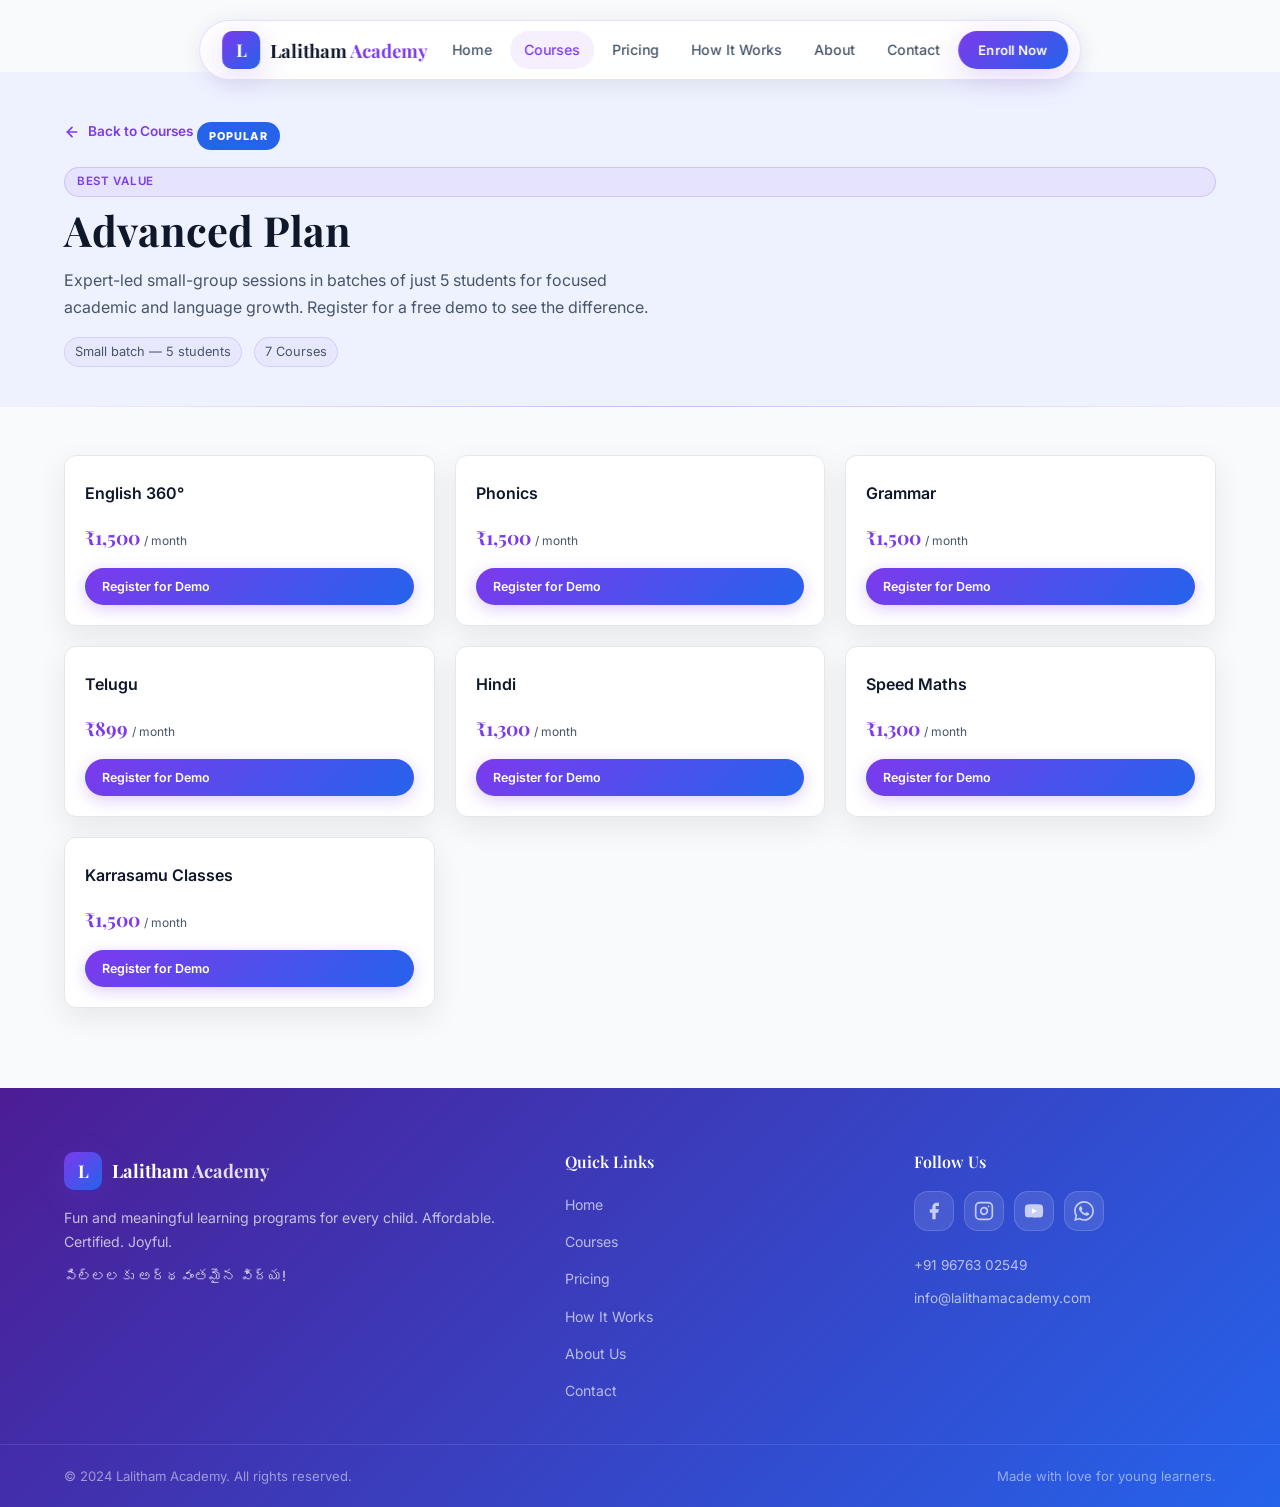
==== advanced-plan.html @ caf4533f "courses" ====
<!DOCTYPE html>
<html lang="en">
<head>
  <meta charset="UTF-8" />
  <meta name="viewport" content="width=device-width, initial-scale=1.0" />
  <title>Advanced Plan – Lalitham Academy</title>
  <meta name="description" content="Explore all Advanced Plan courses at Lalitham Academy. Expert-led small batches of 5 students covering English, Hindi, Telugu, Speed Maths and more." />

  <!-- Google Fonts -->
  <link rel="preconnect" href="https://fonts.googleapis.com" />
  <link rel="preconnect" href="https://fonts.gstatic.com" crossorigin />
  <link href="https://fonts.googleapis.com/css2?family=Playfair+Display:ital,wght@0,600;0,700;0,800;1,600&family=Inter:wght@400;500;600;700&display=swap" rel="stylesheet" />

  <!-- Styles -->
  <link rel="stylesheet" href="css/styles.css" />
</head>
<body>

  <!-- NAVBAR -->
  <header class="navbar" id="navbar">
    <div class="container navbar__inner">
      <a href="index.html" class="navbar__logo">
        <div class="logo-mark">L</div>
        <span class="logo-text">Lalitham <span class="logo-accent">Academy</span></span>
      </a>

      <nav class="navbar__links" id="navLinks">
        <a href="index.html#home"         class="nav-link">Home</a>
        <a href="index.html#courses"      class="nav-link active">Courses</a>
        <a href="index.html#pricing"      class="nav-link">Pricing</a>
        <a href="index.html#how-it-works" class="nav-link">How It Works</a>
        <a href="index.html#about"        class="nav-link">About</a>
        <a href="index.html#contact"      class="nav-link">Contact</a>
        <a href="https://wa.me/919676302549" target="_blank" class="btn btn--sm btn--primary">Enroll Now</a>
      </nav>

      <button class="hamburger" id="hamburger" aria-label="Toggle menu" aria-expanded="false">
        <span></span><span></span><span></span>
      </button>
    </div>
  </header>

  <main class="plan-page">

    <!-- HERO -->
    <div class="plan-page__hero">
      <div class="container">
        <a href="index.html#courses" class="plan-page__back">
          <svg width="16" height="16" viewBox="0 0 24 24" fill="none" stroke="currentColor" stroke-width="2.5" stroke-linecap="round" stroke-linejoin="round" aria-hidden="true"><line x1="19" y1="12" x2="5" y2="12"/><polyline points="12 19 5 12 12 5"/></svg>
          Back to Courses
        </a>

        <div class="popular-badge" style="position:static;display:inline-block;margin-bottom:12px;">POPULAR</div>
        <span class="course-tag" style="display:block;margin-bottom:8px;">Best Value</span>
        <h1 class="plan-page__title">Advanced Plan</h1>
        <p class="plan-page__desc">Expert-led small-group sessions in batches of just 5 students for focused academic and language growth. Register for a free demo to see the difference.</p>

        <div class="plan-page__meta">
          <span class="course-card__batch">Small batch — 5 students</span>
          <span class="course-card__batch">7 Courses</span>
        </div>
      </div>
    </div>

    <!-- COURSES GRID -->
    <section class="plan-page__courses">
      <div class="container">
        <div class="plan-page__grid">

          <div class="course-detail-card">
            <span class="course-detail-card__name">English 360°</span>
            <span class="course-detail-card__price">₹1,500 <small>/ month</small></span>
            <a href="https://docs.google.com/forms/d/e/1FAIpQLScz7Pd_kMbqs5bxfNYQVtpIICanEPwtyRazUgUarWypaCBxBw/viewform" target="_blank" rel="noopener noreferrer" class="btn-course btn-course--featured ripple">Register for Demo</a>
          </div>

          <div class="course-detail-card">
            <span class="course-detail-card__name">Phonics</span>
            <span class="course-detail-card__price">₹1,500 <small>/ month</small></span>
            <a href="https://docs.google.com/forms/d/e/1FAIpQLScz7Pd_kMbqs5bxfNYQVtpIICanEPwtyRazUgUarWypaCBxBw/viewform" target="_blank" rel="noopener noreferrer" class="btn-course btn-course--featured ripple">Register for Demo</a>
          </div>

          <div class="course-detail-card">
            <span class="course-detail-card__name">Grammar</span>
            <span class="course-detail-card__price">₹1,500 <small>/ month</small></span>
            <a href="https://docs.google.com/forms/d/e/1FAIpQLScz7Pd_kMbqs5bxfNYQVtpIICanEPwtyRazUgUarWypaCBxBw/viewform" target="_blank" rel="noopener noreferrer" class="btn-course btn-course--featured ripple">Register for Demo</a>
          </div>

          <div class="course-detail-card">
            <span class="course-detail-card__name">Telugu</span>
            <span class="course-detail-card__price">₹899 <small>/ month</small></span>
            <a href="https://docs.google.com/forms/d/e/1FAIpQLScz7Pd_kMbqs5bxfNYQVtpIICanEPwtyRazUgUarWypaCBxBw/viewform" target="_blank" rel="noopener noreferrer" class="btn-course btn-course--featured ripple">Register for Demo</a>
          </div>

          <div class="course-detail-card">
            <span class="course-detail-card__name">Hindi</span>
            <span class="course-detail-card__price">₹1,300 <small>/ month</small></span>
            <a href="https://docs.google.com/forms/d/e/1FAIpQLScz7Pd_kMbqs5bxfNYQVtpIICanEPwtyRazUgUarWypaCBxBw/viewform" target="_blank" rel="noopener noreferrer" class="btn-course btn-course--featured ripple">Register for Demo</a>
          </div>

          <div class="course-detail-card">
            <span class="course-detail-card__name">Speed Maths</span>
            <span class="course-detail-card__price">₹1,300 <small>/ month</small></span>
            <a href="https://docs.google.com/forms/d/e/1FAIpQLScz7Pd_kMbqs5bxfNYQVtpIICanEPwtyRazUgUarWypaCBxBw/viewform" target="_blank" rel="noopener noreferrer" class="btn-course btn-course--featured ripple">Register for Demo</a>
          </div>

          <div class="course-detail-card">
            <span class="course-detail-card__name">Karrasamu Classes</span>
            <span class="course-detail-card__price">₹1,500 <small>/ month</small></span>
            <a href="https://docs.google.com/forms/d/e/1FAIpQLScz7Pd_kMbqs5bxfNYQVtpIICanEPwtyRazUgUarWypaCBxBw/viewform" target="_blank" rel="noopener noreferrer" class="btn-course btn-course--featured ripple">Register for Demo</a>
          </div>

        </div>
      </div>
    </section>

  </main>

  <!-- FOOTER -->
  <footer class="footer">
    <div class="container footer__inner">

      <div class="footer__col footer__col--brand">
        <a href="index.html" class="navbar__logo footer__logo">
          <div class="logo-mark">L</div>
          <span class="logo-text">Lalitham <span class="logo-accent">Academy</span></span>
        </a>
        <p class="footer__tagline">Fun and meaningful learning programs for every child. Affordable. Certified. Joyful.</p>
        <p class="footer__telugu">పిల్లలకు అర్థవంతమైన విద్య!</p>
      </div>

      <div class="footer__col">
        <h4>Quick Links</h4>
        <ul class="footer__links">
          <li><a href="index.html#home">Home</a></li>
          <li><a href="index.html#courses">Courses</a></li>
          <li><a href="index.html#pricing">Pricing</a></li>
          <li><a href="index.html#how-it-works">How It Works</a></li>
          <li><a href="index.html#about">About Us</a></li>
          <li><a href="index.html#contact">Contact</a></li>
        </ul>
      </div>

      <div class="footer__col">
        <h4>Follow Us</h4>
        <div class="footer__socials">
          <a href="#" class="social-icon social-icon--facebook" aria-label="Facebook">
            <svg width="20" height="20" viewBox="0 0 24 24" fill="currentColor"><path d="M18 2h-3a5 5 0 0 0-5 5v3H7v4h3v8h4v-8h3l1-4h-4V7a1 1 0 0 1 1-1h3z"/></svg>
          </a>
          <a href="#" class="social-icon social-icon--instagram" aria-label="Instagram">
            <svg width="20" height="20" viewBox="0 0 24 24" fill="none" stroke="currentColor" stroke-width="2" stroke-linecap="round" stroke-linejoin="round"><rect x="2" y="2" width="20" height="20" rx="5" ry="5"/><path d="M16 11.37A4 4 0 1 1 12.63 8 4 4 0 0 1 16 11.37z"/><line x1="17.5" y1="6.5" x2="17.51" y2="6.5"/></svg>
          </a>
          <a href="#" class="social-icon social-icon--youtube" aria-label="YouTube">
            <svg width="20" height="20" viewBox="0 0 24 24" fill="currentColor"><path d="M22.54 6.42a2.78 2.78 0 0 0-1.95-1.96C18.88 4 12 4 12 4s-6.88 0-8.59.46a2.78 2.78 0 0 0-1.95 1.96A29 29 0 0 0 1 12a29 29 0 0 0 .46 5.58A2.78 2.78 0 0 0 3.41 19.6C5.12 20 12 20 12 20s6.88 0 8.59-.46a2.78 2.78 0 0 0 1.95-1.95A29 29 0 0 0 23 12a29 29 0 0 0-.46-5.58z"/><polygon points="9.75 15.02 15.5 12 9.75 8.98 9.75 15.02" fill="white"/></svg>
          </a>
          <a href="https://wa.me/919676302549" target="_blank" class="social-icon social-icon--whatsapp" aria-label="WhatsApp">
            <svg width="20" height="20" viewBox="0 0 24 24" fill="currentColor"><path d="M17.472 14.382c-.297-.149-1.758-.867-2.03-.967-.273-.099-.471-.148-.67.15-.197.297-.767.966-.94 1.164-.173.199-.347.223-.644.075-.297-.15-1.255-.463-2.39-1.475-.883-.788-1.48-1.761-1.653-2.059-.173-.297-.018-.458.13-.606.134-.133.298-.347.446-.52.149-.174.198-.298.298-.497.099-.198.05-.371-.025-.52-.075-.149-.669-1.612-.916-2.207-.242-.579-.487-.5-.669-.51-.173-.008-.371-.01-.57-.01-.198 0-.52.074-.792.372-.272.297-1.04 1.016-1.04 2.479 0 1.462 1.065 2.875 1.213 3.074.149.198 2.096 3.2 5.077 4.487.709.306 1.262.489 1.694.625.712.227 1.36.195 1.871.118.571-.085 1.758-.719 2.006-1.413.248-.694.248-1.289.173-1.413-.074-.124-.272-.198-.57-.347m-5.421 7.403h-.004a9.87 9.87 0 01-5.031-1.378l-.361-.214-3.741.982.998-3.648-.235-.374a9.86 9.86 0 01-1.51-5.26c.001-5.45 4.436-9.884 9.888-9.884 2.64 0 5.122 1.03 6.988 2.898a9.825 9.825 0 012.893 6.994c-.003 5.45-4.437 9.884-9.885 9.884m8.413-18.297A11.815 11.815 0 0012.05 0C5.495 0 .16 5.335.157 11.892c0 2.096.547 4.142 1.588 5.945L.057 24l6.305-1.654a11.882 11.882 0 005.683 1.448h.005c6.554 0 11.89-5.335 11.893-11.893a11.821 11.821 0 00-3.48-8.413z"/></svg>
          </a>
        </div>
        <div class="footer__contact">
          <p><a href="tel:+919676302549">+91 96763 02549</a></p>
          <p><a href="mailto:info@lalithamacademy.com">info@lalithamacademy.com</a></p>
        </div>
      </div>

    </div>

    <div class="footer__bottom">
      <div class="container">
        <p>&copy; 2024 Lalitham Academy. All rights reserved.</p>
        <p>Made with love for young learners.</p>
      </div>
    </div>
  </footer>

  <button class="back-to-top" id="backToTop" aria-label="Back to top">
    <svg width="20" height="20" viewBox="0 0 24 24" fill="none" stroke="currentColor" stroke-width="2.5" stroke-linecap="round" stroke-linejoin="round"><polyline points="18 15 12 9 6 15"/></svg>
  </button>

  <script src="js/script.js"></script>
</body>
</html>
---- css/styles.css ----
/* ═══════════════════════════════════════════════════════════════
   LALITHAM ACADEMY — Modern EdTech Design System
   Theme: Blue-Violet-White
   ═══════════════════════════════════════════════════════════════ */

/* ─── CSS CUSTOM PROPERTIES ─────────────────────────────────── */
:root {
  /* Colors */
  --clr-primary:       #7C3AED;
  --clr-primary-light: #A78BFA;
  --clr-primary-dark:  #6D28D9;
  --clr-accent:        #3B82F6;
  --clr-accent-dark:   #2563EB;
  --clr-whatsapp:      #22C55E;
  --clr-whatsapp-dark: #16A34A;

  --clr-bg:            #F8FAFC;
  --clr-bg-alt:        #EEF2FF;
  --clr-surface:       #FFFFFF;
  --clr-card:          #FFFFFF;
  --clr-card-hover:    #F8FAFC;
  --clr-border:        #E5E7EB;
  --clr-border-subtle: #E5E7EB;

  --clr-text:          #0F172A;
  --clr-text-muted:    #475569;
  --clr-text-light:    #94A3B8;

  /* Gradients */
  --gradient-primary:  linear-gradient(135deg, #7C3AED 0%, #2563EB 100%);
  --gradient-hero:     linear-gradient(135deg, #F5F3FF 0%, #EFF6FF 100%);
  --gradient-gold:     linear-gradient(135deg, #7C3AED 0%, #2563EB 100%);
  --gradient-card:     linear-gradient(135deg, rgba(124,58,237,0.05) 0%, rgba(37,99,235,0.03) 100%);
  --gradient-section:  linear-gradient(180deg, #F8FAFC 0%, #EEF2FF 100%);

  /* Shadows */
  --shadow-sm:   0 1px 4px rgba(0,0,0,0.06);
  --shadow-md:   0 4px 20px rgba(0,0,0,0.08);
  --shadow-lg:   0 10px 30px rgba(0,0,0,0.08);
  --shadow-xl:   0 20px 60px rgba(0,0,0,0.1);
  --shadow-gold: 0 8px 32px rgba(124,58,237,0.2);
  --shadow-gold-lg: 0 16px 48px rgba(124,58,237,0.25);
  --shadow-card: 0 10px 30px rgba(0,0,0,0.08);

  /* Spacing */
  --space-xs:  8px;
  --space-sm:  16px;
  --space-md:  24px;
  --space-lg:  40px;
  --space-xl:  64px;
  --space-2xl: 96px;
  --space-3xl: 128px;

  /* Border Radius */
  --radius-sm:   8px;
  --radius-md:   14px;
  --radius-lg:   20px;
  --radius-xl:   28px;
  --radius-full: 9999px;

  /* Typography */
  --font-display: 'Playfair Display', Georgia, serif;
  --font-body:    'Inter', system-ui, sans-serif;

  /* Transitions */
  --transition: 0.3s cubic-bezier(0.4, 0, 0.2, 1);
  --transition-slow: 0.5s cubic-bezier(0.4, 0, 0.2, 1);

  /* Navbar */
  --navbar-h: 72px;
}

/* ─── RESET & BASE ───────────────────────────────────────────── */
*, *::before, *::after { box-sizing: border-box; margin: 0; padding: 0; }

html { scroll-behavior: smooth; font-size: 16px; }

body {
  font-family: var(--font-body);
  background-color: var(--clr-bg);
  color: var(--clr-text);
  line-height: 1.7;
  overflow-x: hidden;
  -webkit-font-smoothing: antialiased;
}

/* Noise texture overlay */
body::before {
  content: '';
  position: fixed;
  inset: 0;
  background-image: url("data:image/svg+xml,%3Csvg viewBox='0 0 256 256' xmlns='http://www.w3.org/2000/svg'%3E%3Cfilter id='noise'%3E%3CfeTurbulence type='fractalNoise' baseFrequency='0.9' numOctaves='4' stitchTiles='stitch'/%3E%3C/filter%3E%3Crect width='100%25' height='100%25' filter='url(%23noise)' opacity='0.03'/%3E%3C/svg%3E");
  pointer-events: none;
  z-index: 0;
  opacity: 0;
}

img { max-width: 100%; display: block; }
a { text-decoration: none; color: inherit; }
ul { list-style: none; }
button { cursor: pointer; font-family: inherit; border: none; background: none; }

/* ─── SCROLLBAR ──────────────────────────────────────────────── */
::-webkit-scrollbar { width: 6px; }
::-webkit-scrollbar-track { background: var(--clr-bg); }
::-webkit-scrollbar-thumb { background: #7C3AED; border-radius: 3px; }
::-webkit-scrollbar-thumb:hover { background: #6D28D9; }

/* ─── CONTAINER ──────────────────────────────────────────────── */
.container {
  max-width: 1200px;
  margin-inline: auto;
  padding-inline: 24px;
}

/* ─── TYPOGRAPHY ─────────────────────────────────────────────── */
h1, h2, h3, h4 {
  font-family: var(--font-display);
  line-height: 1.2;
  font-weight: 700;
}

h1 { font-size: clamp(2.2rem, 5vw, 3.6rem); }
h2 { font-size: clamp(1.8rem, 3.5vw, 2.8rem); }
h3 { font-size: clamp(1.2rem, 2vw, 1.5rem); }

.gradient-text {
  background: var(--gradient-gold);
  -webkit-background-clip: text;
  -webkit-text-fill-color: transparent;
  background-clip: text;
}

/* ─── BUTTONS ────────────────────────────────────────────────── */
.btn {
  display: inline-flex;
  align-items: center;
  gap: 8px;
  padding: 12px 28px;
  border-radius: var(--radius-full);
  font-family: var(--font-body);
  font-weight: 600;
  font-size: 0.9rem;
  letter-spacing: 0.02em;
  transition: var(--transition);
  position: relative;
  overflow: hidden;
  white-space: nowrap;
}

.btn--primary {
  background: var(--gradient-gold);
  color: #ffffff;
  box-shadow: var(--shadow-gold);
}
.btn--primary:hover {
  transform: translateY(-2px);
  box-shadow: var(--shadow-gold-lg);
  filter: brightness(1.1);
}

.btn--outline {
  background: transparent;
  color: var(--clr-primary);
  border: 1.5px solid var(--clr-primary);
}
.btn--outline:hover {
  background: #EDE9FE;
  transform: translateY(-2px);
  box-shadow: var(--shadow-gold);
}

.btn--whatsapp {
  background: linear-gradient(135deg, #22C55E, #16A34A);
  color: #fff;
  box-shadow: 0 8px 24px rgba(34,197,94,0.3);
}
.btn--whatsapp:hover {
  transform: translateY(-2px);
  box-shadow: 0 12px 32px rgba(34,197,94,0.4);
  filter: brightness(1.08);
}

.btn--sm  { padding: 8px 20px; font-size: 0.82rem; }
.btn--lg  { padding: 14px 36px; font-size: 0.95rem; }
.btn--full { width: 100%; justify-content: center; }

/* Ripple */
.ripple { position: relative; overflow: hidden; }
.ripple::after {
  content: '';
  position: absolute;
  inset: 0;
  background: rgba(255,255,255,0.08);
  opacity: 0;
  border-radius: inherit;
  transition: opacity 0.3s;
}
.ripple:active::after { opacity: 1; }

/* ─── SECTION COMMONS ────────────────────────────────────────── */
.section-header {
  text-align: center;
  max-width: 640px;
  margin-inline: auto;
  margin-bottom: var(--space-lg);
}

.section-badge {
  display: inline-block;
  padding: 6px 18px;
  background: rgba(124,58,237,0.08);
  border: 1px solid rgba(124,58,237,0.25);
  border-radius: var(--radius-full);
  color: var(--clr-primary);
  font-size: 0.78rem;
  font-weight: 600;
  letter-spacing: 0.08em;
  text-transform: uppercase;
  margin-bottom: 16px;
}

.section-title {
  font-family: var(--font-display);
  margin-bottom: 14px;
  color: var(--clr-text);
}

.section-subtitle {
  color: var(--clr-text-muted);
  font-size: 1.05rem;
}

/* ─── REVEAL ANIMATIONS ──────────────────────────────────────── */
.reveal {
  opacity: 0;
  transform: translateY(28px);
  transition: opacity 0.7s ease, transform 0.7s ease;
}
.reveal.visible {
  opacity: 1;
  transform: none;
}

/* ─── GLASS CARD MIXIN ───────────────────────────────────────── */
.glass {
  background: var(--clr-card);
  border: 1px solid var(--clr-border-subtle);
  backdrop-filter: blur(16px);
  -webkit-backdrop-filter: blur(16px);
}

/* ═══════════════════════════════════════════════════════════════
   NAVBAR
   ═══════════════════════════════════════════════════════════════ */
.navbar {
  position: fixed;
  top: 20px;
  left: 50%;
  transform: translateX(-50%);
  width: max-content;
  max-width: calc(100% - 32px);
  z-index: 1000;
  transition: background 0.3s ease, border-color 0.3s ease, box-shadow 0.3s ease;
  background: rgba(255,255,255,0.9);
  backdrop-filter: blur(10px) saturate(180%);
  -webkit-backdrop-filter: blur(10px) saturate(180%);
  border: 1px solid rgba(124,58,237,0.15);
  border-radius: 9999px;
  box-shadow: 0 4px 24px rgba(0,0,0,0.08), inset 0 1px 0 rgba(255,255,255,0.8);
}

.navbar.scrolled {
  background: rgba(255,255,255,0.97);
  border-color: rgba(124,58,237,0.25);
  box-shadow: 0 8px 32px rgba(0,0,0,0.1), 0 0 0 1px rgba(124,58,237,0.08);
}

.navbar__inner {
  height: auto;
  padding: 10px 12px 10px 22px;
  display: flex;
  align-items: center;
  justify-content: space-between;
  gap: 10px;
}

/* Logo */
.navbar__logo {
  display: flex;
  align-items: center;
  gap: 10px;
  flex-shrink: 0;
}

.logo-mark {
  width: 38px;
  height: 38px;
  background: var(--gradient-gold);
  border-radius: 10px;
  display: flex;
  align-items: center;
  justify-content: center;
  font-family: var(--font-display);
  font-weight: 700;
  font-size: 1.1rem;
  color: #ffffff;
  box-shadow: var(--shadow-gold);
  flex-shrink: 0;
}

.logo-text {
  font-family: var(--font-display);
  font-size: 1.15rem;
  font-weight: 700;
  color: var(--clr-text);
}

.logo-accent { color: var(--clr-primary); }

/* Desktop Nav */
.navbar__links {
  display: flex;
  align-items: center;
  gap: 4px;
}

.nav-link {
  padding: 7px 14px;
  border-radius: var(--radius-full);
  font-size: 0.88rem;
  font-weight: 500;
  color: var(--clr-text-muted);
  transition: var(--transition);
}
.nav-link:hover,
.nav-link.active {
  color: var(--clr-primary);
  background: rgba(124,58,237,0.08);
}

/* Hamburger */
.hamburger {
  display: none;
  flex-direction: column;
  gap: 5px;
  padding: 8px;
  border-radius: var(--radius-sm);
  transition: var(--transition);
}
.hamburger span {
  display: block;
  width: 22px;
  height: 2px;
  background: var(--clr-text-muted);
  border-radius: 2px;
  transition: var(--transition);
}
.hamburger:hover span { background: var(--clr-primary); }

/* Mobile nav */
@media (max-width: 900px) {
  .hamburger { display: flex; }
  .navbar__links {
    position: fixed;
    top: 80px;
    left: 16px; right: 16px;
    flex-direction: column;
    align-items: stretch;
    padding: 16px 18px 22px;
    gap: 4px;
    background: rgba(255,255,255,0.97);
    backdrop-filter: blur(10px) saturate(180%);
    -webkit-backdrop-filter: blur(10px) saturate(180%);
    border: 1px solid rgba(124,58,237,0.15);
    border-radius: 20px;
    box-shadow: 0 20px 40px rgba(0,0,0,0.12);
    transform: translateY(-16px);
    opacity: 0;
    pointer-events: none;
    transition: transform 0.35s ease, opacity 0.3s ease;
  }
  .navbar__links.open {
    transform: translateY(0);
    opacity: 1;
    pointer-events: all;
  }
  .nav-link { padding: 12px 16px; font-size: 0.95rem; }
  .btn--sm { width: 100%; justify-content: center; margin-top: 4px; }
}

/* ═══════════════════════════════════════════════════════════════
   HERO
   ═══════════════════════════════════════════════════════════════ */
.hero {
  position: relative;
  width: 100%;
  height: 100vh;
  overflow: hidden;
  background: var(--gradient-hero);
}

/* Subtle gold radial glow + bottom fade */
.hero::after {
  content: '';
  position: absolute;
  inset: 0;
  background:
    radial-gradient(ellipse 80% 70% at 50% 40%, rgba(124,58,237,0.08) 0%, transparent 70%),
    linear-gradient(to bottom, rgba(245,243,255,0) 55%, rgba(245,243,255,0.6) 100%);
  pointer-events: none;
  z-index: 1;
}

/* Centered brand mark */
.hero__brand {
  position: absolute;
  inset: 0;
  display: flex;
  flex-direction: column;
  align-items: center;
  justify-content: center;
  z-index: 2;
  gap: 16px;
}

.hero__brand-mark {
  width: 72px;
  height: 72px;
  background: var(--gradient-gold);
  border-radius: 18px;
  display: flex;
  align-items: center;
  justify-content: center;
  font-family: var(--font-display);
  font-weight: 800;
  font-size: 2rem;
  color: #ffffff;
  box-shadow: 0 0 48px rgba(124,58,237,0.4), 0 16px 40px rgba(0,0,0,0.15);
  backdrop-filter: blur(8px);
}

.hero__brand-name {
  font-family: var(--font-display);
  font-size: clamp(1.4rem, 3vw, 2rem);
  font-weight: 700;
  color: #0F172A;
  letter-spacing: 0.06em;
  text-shadow: 0 2px 24px rgba(0,0,0,0.6);
}

.hero__brand-name em {
  font-style: normal;
  color: var(--clr-primary);
}

.hero__brand-cta {
  display: flex;
  gap: 12px;
  margin-top: 8px;
  flex-wrap: wrap;
  justify-content: center;
}

/* Scroll hint */
.hero__scroll-hint {
  position: absolute;
  bottom: 32px;
  left: 50%;
  transform: translateX(-50%);
  z-index: 2;
  display: flex;
  flex-direction: column;
  align-items: center;
  gap: 6px;
  animation: scrollBounce 2.2s ease-in-out infinite;
}

@keyframes scrollBounce {
  0%, 100% { transform: translateX(-50%) translateY(0); opacity: 0.7; }
  50%       { transform: translateX(-50%) translateY(6px); opacity: 1; }
}

.hero__scroll-hint svg {
  width: 28px;
  height: 28px;
  color: rgba(124,58,237,0.7);
}

.hero__content {
  position: relative;
  z-index: 1;
  padding-block: var(--space-2xl);
  max-width: 800px;
}

.hero__badge {
  display: inline-flex;
  align-items: center;
  gap: 8px;
  padding: 8px 20px;
  background: rgba(124,58,237,0.08);
  border: 1px solid rgba(124,58,237,0.3);
  border-radius: var(--radius-full);
  color: var(--clr-primary);
  font-size: 0.82rem;
  font-weight: 600;
  letter-spacing: 0.06em;
  text-transform: uppercase;
  margin-bottom: 24px;
}
.hero__badge::before {
  content: '';
  width: 6px; height: 6px;
  background: var(--clr-primary);
  border-radius: 50%;
  animation: pulse 2s ease-in-out infinite;
}
@keyframes pulse {
  0%, 100% { opacity: 1; transform: scale(1); }
  50%       { opacity: 0.4; transform: scale(1.4); }
}

.hero__title {
  font-size: clamp(2.4rem, 5.5vw, 4rem);
  line-height: 1.15;
  color: var(--clr-text);
  margin-bottom: 22px;
  font-weight: 800;
}

.hero__subtitle {
  font-size: 1.15rem;
  color: var(--clr-text-muted);
  margin-bottom: 12px;
  max-width: 580px;
}

.hero__telugu {
  font-size: 1rem;
  color: var(--clr-primary);
  margin-bottom: 28px;
  opacity: 0.85;
}

.hero__highlight {
  display: flex;
  align-items: center;
  flex-wrap: wrap;
  gap: 12px;
  margin-bottom: 36px;
  font-size: 0.9rem;
  font-weight: 600;
  color: var(--clr-text-muted);
}
.hero__highlight span { color: var(--clr-text); }
.dot {
  color: var(--clr-primary) !important;
  font-size: 1.2rem;
}

.hero__cta {
  display: flex;
  flex-wrap: wrap;
  gap: 14px;
  margin-bottom: 56px;
}

/* Stats */
.hero__stats {
  display: flex;
  align-items: center;
  gap: 0;
  flex-wrap: wrap;
  background: #FFFFFF;
  border: 1px solid var(--clr-border);
  border-radius: var(--radius-lg);
  padding: 20px 32px;
  box-shadow: var(--shadow-md);
  width: fit-content;
}

.stat {
  text-align: center;
  padding-inline: 24px;
}
.stat:first-child { padding-left: 0; }
.stat:last-child  { padding-right: 0; }

.stat__num {
  font-family: var(--font-display);
  font-size: 2rem;
  font-weight: 700;
  color: var(--clr-primary);
  line-height: 1;
}

.stat p {
  font-size: 0.78rem;
  color: var(--clr-text-muted);
  margin-top: 4px;
  white-space: nowrap;
}

.stat__divider {
  width: 1px;
  height: 40px;
  background: var(--clr-border);
  flex-shrink: 0;
}

/* ─── HERO SPLIT LAYOUT ──────────────────────────────────────── */
.hero__split {
  display: grid;
  grid-template-columns: 1fr 1fr;
  gap: 64px;
  align-items: center;
  padding-block: var(--space-2xl);
  position: relative;
  z-index: 1;
}

.hero__left { max-width: 560px; }

/* Floating Hero Card */
.hero__right { display: flex; justify-content: center; }

.hero__card {
  background: #FFFFFF;
  border: 1px solid rgba(124,58,237,0.2);
  border-radius: var(--radius-xl);
  padding: 28px;
  width: 100%;
  max-width: 380px;
  position: relative;
  overflow: hidden;
  box-shadow: 0 24px 64px rgba(0,0,0,0.1), 0 0 0 1px rgba(124,58,237,0.08);
  animation: cardFloat 6s ease-in-out infinite;
}

@keyframes cardFloat {
  0%, 100% { transform: translateY(0); }
  50%       { transform: translateY(-10px); }
}

.hero__card-glow {
  position: absolute;
  top: -40px; right: -40px;
  width: 180px; height: 180px;
  background: radial-gradient(circle, rgba(124,58,237,0.12), transparent);
  border-radius: 50%;
  pointer-events: none;
}

.hero__card-header {
  display: flex;
  align-items: center;
  justify-content: space-between;
  margin-bottom: 20px;
}

.hero__card-logo {
  display: flex;
  align-items: center;
  gap: 8px;
  font-size: 0.85rem;
  font-weight: 600;
  color: var(--clr-text);
}

.logo-mark--sm {
  width: 28px;
  height: 28px;
  font-size: 0.85rem;
  border-radius: 7px;
  box-shadow: none;
}

.hero__card-badge {
  display: flex;
  align-items: center;
  gap: 5px;
  font-size: 0.72rem;
  font-weight: 600;
  color: #4ADE80;
  background: rgba(34,197,94,0.1);
  border: 1px solid rgba(34,197,94,0.25);
  padding: 4px 10px;
  border-radius: var(--radius-full);
}
.hero__card-badge::before {
  content: '';
  width: 6px; height: 6px;
  background: #4ADE80;
  border-radius: 50%;
  animation: pulse 1.5s ease-in-out infinite;
}

.hero__card-body {
  background: rgba(124,58,237,0.04);
  border: 1px solid rgba(124,58,237,0.12);
  border-radius: var(--radius-md);
  padding: 16px;
  margin-bottom: 20px;
}

.hero__card-label {
  font-size: 0.72rem;
  color: var(--clr-text-muted);
  text-transform: uppercase;
  letter-spacing: 0.08em;
  margin-bottom: 6px;
}

.hero__card-title {
  font-size: 1rem;
  font-weight: 600;
  color: var(--clr-text);
  margin-bottom: 10px;
}

.hero__card-meta {
  display: flex;
  gap: 16px;
  flex-wrap: wrap;
}
.hero__card-meta span {
  display: flex;
  align-items: center;
  gap: 5px;
  font-size: 0.78rem;
  color: var(--clr-text-muted);
}
.hero__card-meta svg { color: var(--clr-primary); }

.hero__card-stats {
  display: flex;
  align-items: center;
  justify-content: space-between;
  padding: 16px 0;
  border-top: 1px solid var(--clr-border-subtle);
  border-bottom: 1px solid var(--clr-border-subtle);
  margin-bottom: 16px;
}

.hero__stat {
  text-align: center;
}
.hero__stat-num {
  font-family: var(--font-display);
  font-size: 1.4rem;
  font-weight: 700;
  color: var(--clr-primary);
  line-height: 1;
}
.hero__stat-suffix {
  font-size: 0.9rem;
  font-weight: 700;
  color: var(--clr-primary);
}
.hero__stat p {
  font-size: 0.7rem;
  color: var(--clr-text-muted);
  margin-top: 3px;
}
.hero__stat-divider {
  width: 1px;
  height: 32px;
  background: var(--clr-border-subtle);
}

.hero__card-avatars {
  display: flex;
  align-items: center;
  gap: 10px;
}
.avatar-stack {
  display: flex;
}
.avatar-bubble {
  width: 28px; height: 28px;
  border-radius: 50%;
  border: 2px solid #F8FAFC;
  display: flex;
  align-items: center;
  justify-content: center;
  font-size: 0.72rem;
  font-weight: 700;
  color: #ffffff;
  margin-left: -8px;
  flex-shrink: 0;
}
.avatar-bubble:first-child { margin-left: 0; }
.hero__card-avatars span {
  font-size: 0.78rem;
  color: var(--clr-text-muted);
  line-height: 1.3;
}

@media (max-width: 900px) {
  .hero__split {
    grid-template-columns: 1fr;
    gap: 40px;
    padding-block: var(--space-lg);
    text-align: center;
  }
  .hero__left { max-width: 100%; }
  .hero__badge, .hero__highlight, .hero__cta { justify-content: center; }
  .hero__right { display: none; }
}

/* ─── MARQUEE STRIP ──────────────────────────────────────────── */
.marquee-strip {
  background: rgba(124,58,237,0.04);
  border-top: 1px solid rgba(124,58,237,0.12);
  border-bottom: 1px solid rgba(124,58,237,0.12);
  padding-block: 14px;
  overflow: hidden;
  white-space: nowrap;
}

.marquee-track {
  display: inline-flex;
  gap: 24px;
  animation: marqueeScroll 30s linear infinite;
}

@keyframes marqueeScroll {
  0%   { transform: translateX(0); }
  100% { transform: translateX(-50%); }
}

.marquee-strip span {
  font-size: 0.82rem;
  font-weight: 600;
  color: var(--clr-text-muted);
  letter-spacing: 0.04em;
  flex-shrink: 0;
}

.marquee-dot {
  color: var(--clr-primary) !important;
  font-size: 0.6rem !important;
}

/* ─── TESTIMONIALS ───────────────────────────────────────────── */
.testimonials {
  padding-block: var(--space-xl);
  background: var(--clr-bg-alt);
  position: relative;
}
.testimonials::before {
  content: '';
  position: absolute;
  top: 0; left: 0; right: 0;
  height: 1px;
  background: linear-gradient(90deg, transparent, rgba(124,58,237,0.3), transparent);
}

.testimonials__grid {
  display: grid;
  grid-template-columns: repeat(auto-fit, minmax(300px, 1fr));
  gap: 24px;
}

.testimonial-card {
  background: var(--clr-card);
  border: 1px solid var(--clr-border-subtle);
  border-radius: var(--radius-lg);
  padding: 28px;
  transition: var(--transition);
  position: relative;
  overflow: hidden;
}
.testimonial-card::before {
  content: '"';
  position: absolute;
  top: -10px; right: 20px;
  font-family: var(--font-display);
  font-size: 7rem;
color: rgba(124,58,237,0.06);
  line-height: 1;
  pointer-events: none;
}
.testimonial-card:hover {
  border-color: rgba(124,58,237,0.3);
  transform: translateY(-4px);
  box-shadow: var(--shadow-gold);
}

.testimonial-card__stars {
  color: var(--clr-primary);
  font-size: 0.9rem;
  letter-spacing: 2px;
  margin-bottom: 14px;
}

.testimonial-card__text {
  font-size: 0.9rem;
  color: var(--clr-text-muted);
  line-height: 1.75;
  margin-bottom: 20px;
  flex: 1;
}

.testimonial-card__author {
  display: flex;
  align-items: center;
  gap: 12px;
  padding-top: 16px;
  border-top: 1px solid var(--clr-border-subtle);
}

.testimonial-avatar {
  width: 40px; height: 40px;
  border-radius: 50%;
  display: flex;
  align-items: center;
  justify-content: center;
  font-size: 0.9rem;
  font-weight: 700;
  color: #ffffff;
  flex-shrink: 0;
}

.testimonial-card__author strong {
  display: block;
  font-size: 0.88rem;
  color: var(--clr-text);
  margin-bottom: 2px;
}
.testimonial-card__author span {
  font-size: 0.78rem;
  color: var(--clr-text-muted);
}

@media (max-width: 640px) {
  .hero__stats {
    gap: 16px;
    padding: 16px 20px;
    flex-wrap: wrap;
  }
  .stat { padding-inline: 12px; }
  .stat__divider { display: none; }
}

/* ═══════════════════════════════════════════════════════════════
   FEATURES
   ═══════════════════════════════════════════════════════════════ */
.features {
  padding-block: var(--space-xl);
  position: relative;
}

.features__grid {
  display: grid;
  grid-template-columns: repeat(auto-fit, minmax(240px, 1fr));
  gap: 24px;
}

.feature-card {
  background: var(--clr-card);
  border: 1px solid var(--clr-border-subtle);
  border-radius: var(--radius-lg);
  padding: 32px 28px;
  text-align: center;
  transition: var(--transition);
  position: relative;
  overflow: hidden;
}
.feature-card::before {
  content: '';
  position: absolute;
  top: 0; left: 0; right: 0;
  height: 2px;
  background: var(--gradient-gold);
  transform: scaleX(0);
  transition: var(--transition);
  transform-origin: left;
}
.feature-card:hover {
  background: var(--clr-card-hover);
  border-color: rgba(124,58,237,0.25);
  transform: translateY(-4px);
  box-shadow: var(--shadow-card);
}
.feature-card:hover::before { transform: scaleX(1); }

.feature-card__icon {
  width: 64px; height: 64px;
  border-radius: var(--radius-md);
  background: rgba(124,58,237,0.08);
  border: 1px solid rgba(124,58,237,0.18);
  display: flex;
  align-items: center;
  justify-content: center;
  margin-inline: auto;
  margin-bottom: 20px;
  color: var(--clr-primary);
  transition: var(--transition);
}
.feature-card:hover .feature-card__icon {
  background: rgba(124,58,237,0.15);
  box-shadow: var(--shadow-gold);
}

.feature-card h3 {
  font-size: 1.1rem;
  margin-bottom: 10px;
  color: var(--clr-text);
}
.feature-card p { font-size: 0.9rem; color: var(--clr-text-muted); line-height: 1.6; }

/* ═══════════════════════════════════════════════════════════════
   COURSES
   ═══════════════════════════════════════════════════════════════ */
.courses {
  padding-block: var(--space-xl);
  background: var(--clr-bg-alt);
  position: relative;
}
.courses::before {
  content: '';
  position: absolute;
  top: 0; left: 0; right: 0;
  height: 1px;
  background: linear-gradient(90deg, transparent, rgba(124,58,237,0.3), transparent);
}

.courses__grid {
  display: grid;
  grid-template-columns: repeat(auto-fit, minmax(300px, 1fr));
  gap: 28px;
  align-items: start;
}

.course-card {
  background: var(--clr-card);
  border: 1px solid var(--clr-border-subtle);
  border-radius: var(--radius-xl);
  overflow: hidden;
  transition: var(--transition);
  position: relative;
}
.course-card:hover {
  border-color: rgba(124,58,237,0.3);
  transform: translateY(-4px);
  box-shadow: var(--shadow-card);
}

.course-card--featured {
  border-color: rgba(124,58,237,0.4);
  background: linear-gradient(160deg, rgba(124,58,237,0.06) 0%, rgba(37,99,235,0.04) 100%);
  box-shadow: 0 0 0 2px rgba(124,58,237,0.2), var(--shadow-card);
}

.popular-badge {
  position: absolute;
  top: 20px; right: 20px;
  background: #2563EB;
  color: #ffffff;
  font-size: 0.68rem;
  font-weight: 800;
  letter-spacing: 0.1em;
  padding: 5px 12px;
  border-radius: var(--radius-full);
}

.course-card__header {
  padding: 28px 28px 20px;
  border-bottom: 1px solid var(--clr-border-subtle);
}

.course-tag {
  display: inline-block;
  padding: 4px 12px;
  background: rgba(124,58,237,0.08);
  border: 1px solid rgba(124,58,237,0.2);
  border-radius: var(--radius-full);
  color: var(--clr-primary);
  font-size: 0.72rem;
  font-weight: 600;
  letter-spacing: 0.06em;
  text-transform: uppercase;
  margin-bottom: 12px;
}

.course-card__header h3 {
  font-size: 1.35rem;
  color: var(--clr-text);
  margin-bottom: 12px;
}

.course-card__meta {
  display: flex;
  align-items: center;
  gap: 12px;
  flex-wrap: wrap;
  margin-bottom: 12px;
}

.course-card__price {
  font-size: 1.4rem;
  font-weight: 700;
  color: var(--clr-primary);
  font-family: var(--font-display);
}
.course-card__price small { font-size: 0.75rem; color: var(--clr-text-muted); font-family: var(--font-body); }

.course-card__batch {
  font-size: 0.8rem;
  color: var(--clr-text-muted);
  background: rgba(124,58,237,0.05);
  padding: 3px 10px;
  border-radius: var(--radius-full);
  border: 1px solid rgba(124,58,237,0.15);
}

.course-card__header p {
  font-size: 0.88rem;
  color: var(--clr-text-muted);
  line-height: 1.6;
}

.course-list {
  padding: 16px;
  display: flex;
  flex-direction: column;
  gap: 8px;
}

.course-item {
  display: flex;
  align-items: center;
  justify-content: space-between;
  gap: 12px;
  padding: 12px 14px;
  border-radius: var(--radius-md);
  transition: var(--transition);
  background: rgba(124,58,237,0.02);
  border: 1px solid transparent;
}
.course-item:hover {
  background: rgba(124,58,237,0.05);
  border-color: rgba(124,58,237,0.15);
}

.course-item__body {
  display: flex;
  flex-direction: column;
  gap: 3px;
  flex: 1;
  min-width: 0;
}

.course-item__name {
  font-size: 0.9rem;
  font-weight: 500;
  color: var(--clr-text);
  white-space: nowrap;
  overflow: hidden;
  text-overflow: ellipsis;
}

.course-item__price {
  font-size: 0.8rem;
  color: var(--clr-primary);
  font-weight: 600;
}
.course-item__price small { color: var(--clr-text-muted); font-weight: 400; }

/* Course Buttons */
.btn-course {
  display: inline-flex;
  align-items: center;
  white-space: nowrap;
  padding: 7px 16px;
  border-radius: var(--radius-full);
  font-size: 0.78rem;
  font-weight: 600;
  background: rgba(124,58,237,0.08);
  color: var(--clr-primary);
  border: 1px solid rgba(124,58,237,0.2);
  transition: var(--transition);
  flex-shrink: 0;
}
.btn-course:hover {
  background: var(--gradient-gold);
  color: #ffffff;
  border-color: transparent;
  box-shadow: var(--shadow-gold);
}

.btn-course--featured {
  background: var(--gradient-gold);
  color: #ffffff;
  border-color: transparent;
  box-shadow: 0 4px 16px rgba(124,58,237,0.25);
}
.btn-course--featured:hover {
  filter: brightness(1.1);
  box-shadow: var(--shadow-gold);
}

.btn-course--premium {
  background: rgba(59,130,246,0.1);
  color: var(--clr-accent);
  border-color: rgba(59,130,246,0.25);
}
.btn-course--premium:hover {
  background: linear-gradient(135deg, #2563EB, #3B82F6);
  color: #fff;
  border-color: transparent;
  box-shadow: 0 4px 20px rgba(37,99,235,0.35);
}

@media (max-width: 480px) {
  .course-item {
    flex-direction: column;
    align-items: flex-start;
    gap: 8px;
  }
  .btn-course { width: 100%; justify-content: center; }
}

/* ═══════════════════════════════════════════════════════════════
   PLAN SUMMARY CARDS (index.html courses section)
   ═══════════════════════════════════════════════════════════════ */

.plan-summary-card {
  display: flex;
  flex-direction: column;
  background: var(--clr-card);
  border: 1px solid var(--clr-border-subtle);
  border-radius: var(--radius-xl);
  overflow: hidden;
  transition: var(--transition);
  position: relative;
  text-decoration: none;
  color: inherit;
  cursor: pointer;
}
.plan-summary-card:hover {
  border-color: rgba(124,58,237,0.35);
  transform: translateY(-6px);
  box-shadow: var(--shadow-card);
}

.plan-summary-card--featured {
  border-color: rgba(124,58,237,0.4);
  background: linear-gradient(160deg, rgba(124,58,237,0.06) 0%, rgba(37,99,235,0.04) 100%);
  box-shadow: 0 0 0 2px rgba(124,58,237,0.2), var(--shadow-card);
}

.plan-summary-card__header {
  padding: 28px 28px 20px;
  flex: 1;
}
.plan-summary-card__header h3 {
  font-size: 1.35rem;
  color: var(--clr-text);
  margin-bottom: 12px;
}
.plan-summary-card__header p {
  font-size: 0.88rem;
  color: var(--clr-text-muted);
  line-height: 1.6;
  margin-top: 8px;
}

.plan-summary-card__footer {
  display: flex;
  align-items: center;
  justify-content: space-between;
  padding: 16px 28px;
  border-top: 1px solid var(--clr-border-subtle);
  background: rgba(124,58,237,0.03);
}

.plan-summary-card__count {
  font-size: 0.8rem;
  color: var(--clr-text-muted);
  font-weight: 500;
}

.plan-summary-card__cta {
  display: inline-flex;
  align-items: center;
  gap: 6px;
  font-size: 0.82rem;
  font-weight: 600;
  color: var(--clr-primary);
  transition: var(--transition);
}
.plan-summary-card:hover .plan-summary-card__cta {
  gap: 10px;
}

/* Sub-page layout */
.plan-page {
  padding-top: var(--navbar-h);
  min-height: 100vh;
  background: var(--clr-bg);
}

.plan-page__hero {
  background: var(--clr-bg-alt);
  padding: 48px 0 40px;
  position: relative;
}
.plan-page__hero::after {
  content: '';
  position: absolute;
  bottom: 0; left: 0; right: 0;
  height: 1px;
  background: linear-gradient(90deg, transparent, rgba(124,58,237,0.3), transparent);
}

.plan-page__back {
  display: inline-flex;
  align-items: center;
  gap: 8px;
  font-size: 0.85rem;
  font-weight: 600;
  color: var(--clr-primary);
  text-decoration: none;
  margin-bottom: 24px;
  transition: var(--transition);
}
.plan-page__back:hover { gap: 12px; }

.plan-page__title {
  font-size: clamp(1.8rem, 4vw, 2.6rem);
  color: var(--clr-text);
  margin-bottom: 12px;
}
.plan-page__meta {
  display: flex;
  align-items: center;
  gap: 12px;
  flex-wrap: wrap;
  margin-top: 16px;
}
.plan-page__desc {
  font-size: 1rem;
  color: var(--clr-text-muted);
  max-width: 600px;
  line-height: 1.7;
}

.plan-page__courses {
  padding: 48px 0 80px;
}
.plan-page__grid {
  display: grid;
  grid-template-columns: repeat(3, 1fr);
  gap: 20px;
}
@media (max-width: 900px) {
  .plan-page__grid { grid-template-columns: repeat(2, 1fr); }
}
@media (max-width: 560px) {
  .plan-page__grid { grid-template-columns: 1fr; }
}

.course-detail-card {
  background: var(--clr-card);
  border: 1px solid var(--clr-border-subtle);
  border-radius: 12px;
  box-shadow: 0 10px 30px rgba(0,0,0,0.08);
  padding: 24px 20px 20px;
  display: flex;
  flex-direction: column;
  gap: 14px;
  transition: var(--transition);
}
.course-detail-card:hover {
  border-color: rgba(124,58,237,0.3);
  transform: translateY(-4px);
  box-shadow: var(--shadow-card);
}
.course-detail-card__name {
  font-size: 1rem;
  font-weight: 600;
  color: var(--clr-text);
}
.course-detail-card__price {
  font-size: 1.2rem;
  font-weight: 700;
  color: var(--clr-primary);
  font-family: var(--font-display);
}
.course-detail-card__price small {
  font-size: 0.75rem;
  color: var(--clr-text-muted);
  font-family: var(--font-body);
  font-weight: 400;
}

/* ═══════════════════════════════════════════════════════════════
   PRICING
   ═══════════════════════════════════════════════════════════════ */
.pricing {
  padding-block: var(--space-xl);
  position: relative;
}

.pricing__grid {
  display: grid;
  grid-template-columns: repeat(auto-fit, minmax(280px, 1fr));
  gap: 24px;
  align-items: start;
}

.pricing-card {
  background: var(--clr-card);
  border: 1px solid var(--clr-border-subtle);
  border-radius: var(--radius-xl);
  padding: 36px 32px;
  position: relative;
  transition: var(--transition);
}
.pricing-card:hover {
  border-color: rgba(124,58,237,0.25);
  transform: translateY(-3px);
  box-shadow: var(--shadow-card);
}

.pricing-card--featured {
  background: linear-gradient(160deg, rgba(124,58,237,0.06) 0%, rgba(37,99,235,0.04) 100%);
  border-color: rgba(124,58,237,0.4);
  box-shadow: 0 0 0 2px rgba(124,58,237,0.2), var(--shadow-card);
  transform: scale(1.03);
}
.pricing-card--featured:hover { transform: scale(1.03) translateY(-4px); }

.pricing-card__badge {
  position: absolute;
  top: -14px;
  left: 50%;
  transform: translateX(-50%);
  background: #2563EB;
  color: #ffffff;
  font-size: 0.72rem;
  font-weight: 800;
  letter-spacing: 0.08em;
  text-transform: uppercase;
  padding: 6px 20px;
  border-radius: var(--radius-full);
  white-space: nowrap;
}

.pricing-card__top {
  text-align: center;
  padding-bottom: 28px;
  border-bottom: 1px solid var(--clr-border-subtle);
  margin-bottom: 28px;
}

.pricing-card__top h3 {
  font-size: 1.2rem;
  color: var(--clr-text);
  margin-bottom: 16px;
}

.pricing-card__price {
  display: flex;
  align-items: baseline;
  justify-content: center;
  gap: 4px;
  margin-bottom: 12px;
}

.currency {
  font-size: 1.4rem;
  font-weight: 600;
  color: var(--clr-primary);
  font-family: var(--font-display);
}

.amount {
  font-size: 3rem;
  font-weight: 800;
  color: var(--clr-primary);
  font-family: var(--font-display);
  line-height: 1;
}

.period {
  font-size: 0.88rem;
  color: var(--clr-text-muted);
}

.pricing-card__top p {
  font-size: 0.9rem;
  color: var(--clr-text-muted);
}

.pricing-features {
  display: flex;
  flex-direction: column;
  gap: 12px;
  margin-bottom: 32px;
}

.pricing-features li {
  display: flex;
  align-items: center;
  gap: 10px;
  font-size: 0.9rem;
  color: var(--clr-text);
}

.pricing-features li.disabled { color: var(--clr-text-light); }

.check {
  width: 20px; height: 20px;
  background: rgba(124,58,237,0.1);
  border-radius: 50%;
  display: flex;
  align-items: center;
  justify-content: center;
  color: var(--clr-primary);
  font-size: 0.75rem;
  flex-shrink: 0;
}

.cross {
  width: 20px; height: 20px;
  display: flex;
  align-items: center;
  justify-content: center;
  color: var(--clr-text-light);
  font-size: 0.85rem;
  flex-shrink: 0;
}

/* ═══════════════════════════════════════════════════════════════
   HOW IT WORKS
   ═══════════════════════════════════════════════════════════════ */
.how-it-works {
  padding-block: var(--space-xl);
  background: var(--clr-bg-alt);
  position: relative;
}
.how-it-works::before {
  content: '';
  position: absolute;
  top: 0; left: 0; right: 0;
  height: 1px;
  background: linear-gradient(90deg, transparent, rgba(124,58,237,0.3), transparent);
}

.steps {
  display: flex;
  align-items: flex-start;
  gap: 0;
  flex-wrap: wrap;
  justify-content: center;
}

.step {
  flex: 1;
  min-width: 180px;
  max-width: 240px;
  text-align: center;
  padding: 32px 20px;
  position: relative;
}

.step__number {
  position: absolute;
  top: 20px; right: 20px;
  font-family: var(--font-display);
  font-size: 3.5rem;
  font-weight: 800;
  color: rgba(124,58,237,0.08);
  line-height: 1;
  pointer-events: none;
}

.step__icon {
  width: 72px; height: 72px;
  border-radius: var(--radius-lg);
  background: rgba(124,58,237,0.07);
  border: 1px solid rgba(124,58,237,0.18);
  display: flex;
  align-items: center;
  justify-content: center;
  margin-inline: auto;
  margin-bottom: 20px;
  color: var(--clr-primary);
  transition: var(--transition);
}
.step:hover .step__icon {
  background: rgba(124,58,237,0.14);
  box-shadow: var(--shadow-gold);
  transform: scale(1.06);
}

.step h3 {
  font-size: 1rem;
  margin-bottom: 10px;
  color: var(--clr-text);
}
.step p { font-size: 0.85rem; color: var(--clr-text-muted); line-height: 1.6; }

.step__connector {
  flex: none;
  width: 40px;
  height: 2px;
  background: linear-gradient(90deg, rgba(124,58,237,0.25), rgba(124,58,237,0.05));
  margin-top: 56px;
  align-self: flex-start;
}

.how-it-works__cta {
  text-align: center;
  margin-top: var(--space-lg);
}
.how-it-works__cta p {
  color: var(--clr-text-muted);
  margin-bottom: 20px;
}

@media (max-width: 640px) {
  .step__connector { display: none; }
  .steps { gap: 8px; }
  .step { min-width: 140px; padding: 24px 14px; }
}

/* ═══════════════════════════════════════════════════════════════
   ABOUT
   ═══════════════════════════════════════════════════════════════ */
.about {
  padding-block: var(--space-xl);
  position: relative;
}

.about__inner {
  display: grid;
  grid-template-columns: 1fr 1fr;
  gap: 64px;
  align-items: center;
}

.about__text .section-title { margin-top: 12px; }

.about__text p {
  color: var(--clr-text-muted);
  margin-bottom: 16px;
  font-size: 0.95rem;
  line-height: 1.8;
}

.about__badges {
  display: flex;
  flex-wrap: wrap;
  gap: 10px;
  margin-bottom: 28px;
  margin-top: 24px;
}

.about__badge-item {
  display: flex;
  align-items: center;
  gap: 8px;
  padding: 8px 16px;
  background: rgba(124,58,237,0.06);
  border: 1px solid rgba(124,58,237,0.18);
  border-radius: var(--radius-full);
  font-size: 0.82rem;
  font-weight: 500;
  color: var(--clr-text);
}
.about__badge-item svg { color: var(--clr-primary); flex-shrink: 0; }

/* About card */
.about__card { position: relative; }

.about__feature-card {
  background: linear-gradient(160deg, #7C3AED 0%, #3B82F6 100%);
  border: 1px solid rgba(124,58,237,0.3);
  border-radius: var(--radius-xl);
  padding: 48px 40px;
  text-align: center;
  position: relative;
  overflow: hidden;
}
.about__feature-card::before {
  content: '';
  position: absolute;
  top: -60px; right: -60px;
  width: 200px; height: 200px;
  background: radial-gradient(circle, rgba(255,255,255,0.15), transparent);
  border-radius: 50%;
}
.about__feature-card::after {
  content: '';
  position: absolute;
  bottom: -60px; left: -60px;
  width: 200px; height: 200px;
  background: radial-gradient(circle, rgba(255,255,255,0.1), transparent);
  border-radius: 50%;
}

.about__card-icon {
  width: 80px; height: 80px;
  border-radius: var(--radius-lg);
  background: rgba(255,255,255,0.2);
  border: 1px solid rgba(255,255,255,0.35);
  display: flex;
  align-items: center;
  justify-content: center;
  margin-inline: auto;
  margin-bottom: 20px;
  color: #ffffff;
  position: relative;
  z-index: 1;
}

.about__feature-card h3 {
  font-size: 1.3rem;
  margin-bottom: 10px;
  color: #ffffff;
  position: relative;
  z-index: 1;
}
.about__feature-card > p {
  font-size: 0.9rem;
  color: rgba(255,255,255,0.8);
  margin-bottom: 32px;
  position: relative;
  z-index: 1;
}

.about__card-stats {
  display: flex;
  justify-content: space-around;
  gap: 16px;
  padding-top: 24px;
  border-top: 1px solid rgba(255,255,255,0.2);
  position: relative;
  z-index: 1;
}

.about__stat {
  display: flex;
  flex-direction: column;
  align-items: center;
  gap: 4px;
}
.about__stat strong {
  font-family: var(--font-display);
  font-size: 1.6rem;
  font-weight: 700;
  color: #ffffff;
}
.about__stat span {
  font-size: 0.78rem;
  color: rgba(255,255,255,0.75);
}

@media (max-width: 768px) {
  .about__inner { grid-template-columns: 1fr; gap: 40px; }
}

/* ═══════════════════════════════════════════════════════════════
   CONTACT
   ═══════════════════════════════════════════════════════════════ */
.contact {
  padding-block: var(--space-xl);
  background: var(--clr-bg-alt);
  position: relative;
}
.contact::before {
  content: '';
  position: absolute;
  top: 0; left: 0; right: 0;
  height: 1px;
  background: linear-gradient(90deg, transparent, rgba(124,58,237,0.3), transparent);
}

.contact__inner {
  display: grid;
  grid-template-columns: 1fr 1fr;
  gap: 64px;
  align-items: start;
}

.contact__info .section-title { margin-top: 12px; }
.contact__info > p {
  color: var(--clr-text-muted);
  margin-bottom: 32px;
  font-size: 0.95rem;
  line-height: 1.7;
}

.contact__details {
  display: flex;
  flex-direction: column;
  gap: 20px;
  margin-bottom: 32px;
}

.contact__detail {
  display: flex;
  align-items: center;
  gap: 16px;
}

.contact__detail-icon {
  width: 48px; height: 48px;
  border-radius: var(--radius-md);
  background: rgba(124,58,237,0.07);
  border: 1px solid rgba(124,58,237,0.18);
  display: flex;
  align-items: center;
  justify-content: center;
  color: var(--clr-primary);
  flex-shrink: 0;
}
.contact__detail-icon--wa {
  background: rgba(37,211,102,0.08);
  border-color: rgba(37,211,102,0.2);
  color: var(--clr-whatsapp);
}

.contact__detail strong {
  display: block;
  font-size: 0.8rem;
  color: var(--clr-text-muted);
  margin-bottom: 2px;
  text-transform: uppercase;
  letter-spacing: 0.06em;
}
.contact__detail a {
  font-size: 0.95rem;
  color: var(--clr-text);
  transition: color 0.2s;
}
.contact__detail a:hover { color: var(--clr-primary); }

/* Contact Form */
.contact__form-wrap {
  background: var(--clr-card);
  border: 1px solid var(--clr-border-subtle);
  border-radius: var(--radius-xl);
  padding: 40px 36px;
}

.contact-form h3 {
  font-size: 1.4rem;
  margin-bottom: 8px;
  color: var(--clr-text);
}
.contact-form > p {
  font-size: 0.9rem;
  color: var(--clr-text-muted);
  margin-bottom: 28px;
}

.form-group {
  display: flex;
  flex-direction: column;
  gap: 7px;
  margin-bottom: 18px;
}

.form-row {
  display: grid;
  grid-template-columns: 1fr 1fr;
  gap: 16px;
}

label {
  font-size: 0.82rem;
  font-weight: 600;
  color: var(--clr-text-muted);
  letter-spacing: 0.02em;
  text-transform: uppercase;
}

input, select, textarea {
  width: 100%;
  padding: 12px 16px;
  border-radius: var(--radius-md);
  border: 1px solid var(--clr-border-subtle);
  background: #FFFFFF;
  color: var(--clr-text);
  font-family: var(--font-body);
  font-size: 0.92rem;
  transition: var(--transition);
  outline: none;
  -webkit-appearance: none;
}
input:focus, select:focus, textarea:focus {
  border-color: var(--clr-primary);
  background: #FAFAFF;
  box-shadow: 0 0 0 3px rgba(124,58,237,0.12);
}
input::placeholder, textarea::placeholder { color: var(--clr-text-light); }

select option {
  background: #FFFFFF;
  color: var(--clr-text);
}

textarea { resize: vertical; min-height: 100px; }

.required { color: var(--clr-primary); }
.optional { color: var(--clr-text-light); font-size: 0.78rem; }

.form-error {
  font-size: 0.78rem;
  color: #F87171;
  display: none;
}
.form-error.show { display: block; }

.form-success {
  display: none;
  align-items: center;
  gap: 8px;
  padding: 14px 16px;
  background: rgba(34,197,94,0.1);
  border: 1px solid rgba(34,197,94,0.25);
  border-radius: var(--radius-md);
  color: #4ADE80;
  font-size: 0.9rem;
  font-weight: 500;
  margin-top: 16px;
}
.form-success.show { display: flex; }

@media (max-width: 768px) {
  .contact__inner { grid-template-columns: 1fr; gap: 40px; }
  .form-row { grid-template-columns: 1fr; }
}
@media (max-width: 480px) {
  .contact__form-wrap { padding: 28px 20px; }
}

/* ═══════════════════════════════════════════════════════════════
   FOOTER
   ═══════════════════════════════════════════════════════════════ */
.footer {
  background: linear-gradient(135deg, #4C1D95 0%, #2563EB 100%);
  border-top: none;
  padding-top: var(--space-xl);
}

.footer__inner {
  display: grid;
  grid-template-columns: 1.5fr 1fr 1fr;
  gap: 48px;
  padding-bottom: var(--space-lg);
}

.footer__logo { margin-bottom: 16px; }

.footer__tagline {
  font-size: 0.88rem;
  color: rgba(255,255,255,0.7);
  line-height: 1.7;
  margin-bottom: 10px;
}

.footer__telugu {
  font-size: 0.88rem;
  color: rgba(255,255,255,0.9);
  opacity: 0.9;
}

.footer__col h4 {
  font-family: var(--font-display);
  font-size: 1rem;
  color: #ffffff;
  margin-bottom: 20px;
  font-weight: 600;
}

.footer__links {
  display: flex;
  flex-direction: column;
  gap: 10px;
}
.footer__links a {
  font-size: 0.88rem;
  color: rgba(255,255,255,0.65);
  transition: color 0.2s;
}
.footer__links a:hover { color: #ffffff; }

/* Social Icons */
.footer__socials {
  display: flex;
  gap: 10px;
  flex-wrap: wrap;
  margin-bottom: 20px;
}

.social-icon {
  width: 40px; height: 40px;
  border-radius: var(--radius-md);
  display: flex;
  align-items: center;
  justify-content: center;
  background: rgba(255,255,255,0.1);
  border: 1px solid rgba(255,255,255,0.15);
  color: rgba(255,255,255,0.7);
  transition: var(--transition);
}
.social-icon:hover { transform: translateY(-2px); }
.social-icon--facebook:hover  { background: rgba(24,119,242,0.15); color: #1877F2; border-color: rgba(24,119,242,0.3); }
.social-icon--instagram:hover { background: rgba(225,48,108,0.12); color: #E1306C; border-color: rgba(225,48,108,0.3); }
.social-icon--youtube:hover   { background: rgba(255,0,0,0.12); color: #FF0000; border-color: rgba(255,0,0,0.25); }
.social-icon--whatsapp:hover  { background: rgba(37,211,102,0.12); color: #25D366; border-color: rgba(37,211,102,0.3); }

.footer__contact {
  display: flex;
  flex-direction: column;
  gap: 6px;
}
.footer__contact a {
  font-size: 0.85rem;
  color: rgba(255,255,255,0.65);
  transition: color 0.2s;
}
.footer__contact a:hover { color: #ffffff; }

.footer__bottom {
  border-top: 1px solid rgba(255,255,255,0.1);
  padding-block: 20px;
}
.footer__bottom .container {
  display: flex;
  align-items: center;
  justify-content: space-between;
  flex-wrap: wrap;
  gap: 8px;
}
.footer__bottom p {
  font-size: 0.82rem;
  color: rgba(255,255,255,0.5);
}

@media (max-width: 768px) {
  .footer__inner { grid-template-columns: 1fr 1fr; }
  .footer__col--brand { grid-column: 1 / -1; }
}
@media (max-width: 480px) {
  .footer__inner { grid-template-columns: 1fr; }
}


/* Footer logo overrides (dark background) */
.footer .logo-text { color: #ffffff; }
.footer .logo-accent { color: rgba(255,255,255,0.85); }

/* ═══════════════════════════════════════════════════════════════
   BACK TO TOP
   ═══════════════════════════════════════════════════════════════ */
.back-to-top {
  position: fixed;
  bottom: 28px;
  right: 28px;
  width: 48px; height: 48px;
  border-radius: var(--radius-md);
  background: var(--gradient-gold);
  color: #ffffff;
  display: flex;
  align-items: center;
  justify-content: center;
  box-shadow: var(--shadow-gold);
  opacity: 0;
  transform: translateY(16px);
  pointer-events: none;
  transition: var(--transition);
  z-index: 900;
}
.back-to-top.visible {
  opacity: 1;
  transform: none;
  pointer-events: all;
}
.back-to-top:hover {
  transform: translateY(-3px);
  box-shadow: var(--shadow-gold-lg);
}

/* ═══════════════════════════════════════════════════════════════
   WHATSAPP CHAT POPUP
   ═══════════════════════════════════════════════════════════════ */
.wa-widget {
  position: fixed;
  bottom: 88px;
  right: 24px;
  z-index: 9999;
  display: flex;
  flex-direction: column;
  align-items: flex-end;
  gap: 12px;
}

/* FAB Button */
.wa-fab {
  width: 58px; height: 58px;
  border-radius: 50%;
  background: #22C55E;
  color: #fff;
  display: flex;
  align-items: center;
  justify-content: center;
  box-shadow: 0 8px 32px rgba(34,197,94,0.45);
  cursor: pointer;
  border: none;
  position: relative;
  transition: transform 0.3s cubic-bezier(0.34,1.56,0.64,1), box-shadow 0.3s ease;
  flex-shrink: 0;
}
.wa-fab:hover {
  transform: scale(1.1);
  box-shadow: 0 12px 40px rgba(34,197,94,0.55);
}

/* Icon toggle */
.wa-fab__icon {
  position: absolute;
  display: flex;
  align-items: center;
  justify-content: center;
  transition: opacity 0.25s ease, transform 0.25s ease;
}
.wa-fab__icon--close {
  opacity: 0;
  transform: rotate(-90deg) scale(0.6);
}
.wa-widget.open .wa-fab__icon--wa {
  opacity: 0;
  transform: rotate(90deg) scale(0.6);
}
.wa-widget.open .wa-fab__icon--close {
  opacity: 1;
  transform: rotate(0deg) scale(1);
}

/* Badge */
.wa-fab__badge {
  position: absolute;
  top: -2px; right: -2px;
  width: 20px; height: 20px;
  background: #EF4444;
  color: #fff;
  font-size: 0.72rem;
  font-weight: 700;
  border-radius: 50%;
  display: flex;
  align-items: center;
  justify-content: center;
  border: 2px solid #fff;
  transition: transform 0.3s ease, opacity 0.3s ease;
}
.wa-widget.open .wa-fab__badge {
  transform: scale(0);
  opacity: 0;
}

/* Popup card */
.wa-popup {
  width: 320px;
  background: #fff;
  border-radius: 16px;
  box-shadow: 0 20px 60px rgba(0,0,0,0.15), 0 4px 16px rgba(0,0,0,0.08);
  overflow: hidden;
  transform: translateY(16px) scale(0.95);
  opacity: 0;
  pointer-events: none;
  transition: transform 0.35s cubic-bezier(0.34,1.56,0.64,1), opacity 0.25s ease;
  transform-origin: bottom right;
}
.wa-widget.open .wa-popup {
  transform: translateY(0) scale(1);
  opacity: 1;
  pointer-events: all;
}

/* Header */
.wa-popup__header {
  background: #22C55E;
  padding: 16px 18px;
  display: flex;
  align-items: center;
  gap: 12px;
}
.wa-popup__avatar {
  width: 44px; height: 44px;
  border-radius: 50%;
  background: rgba(255,255,255,0.2);
  display: flex;
  align-items: center;
  justify-content: center;
  color: #fff;
  flex-shrink: 0;
}
.wa-popup__info {
  flex: 1;
  display: flex;
  flex-direction: column;
  gap: 2px;
}
.wa-popup__name {
  font-size: 0.92rem;
  font-weight: 700;
  color: #fff;
  line-height: 1.2;
}
.wa-popup__status {
  display: flex;
  align-items: center;
  gap: 5px;
  font-size: 0.75rem;
  color: rgba(255,255,255,0.85);
}
.wa-popup__dot {
  width: 7px; height: 7px;
  background: #fff;
  border-radius: 50%;
  animation: pulse 2s ease-in-out infinite;
}
.wa-popup__close {
  background: rgba(255,255,255,0.15);
  border: none;
  color: #fff;
  width: 32px; height: 32px;
  border-radius: 50%;
  display: flex;
  align-items: center;
  justify-content: center;
  cursor: pointer;
  transition: background 0.2s;
  flex-shrink: 0;
}
.wa-popup__close:hover { background: rgba(255,255,255,0.28); }

/* Chat body */
.wa-popup__body {
  padding: 20px 16px;
  background: #ECE5DD;
  background-image: url("data:image/svg+xml,%3Csvg width='60' height='60' viewBox='0 0 60 60' xmlns='http://www.w3.org/2000/svg'%3E%3Cg fill='none' fill-rule='evenodd'%3E%3Cg fill='%23c8b8a2' fill-opacity='0.15'%3E%3Cpath d='M36 34v-4h-2v4h-4v2h4v4h2v-4h4v-2h-4zm0-30V0h-2v4h-4v2h4v4h2V6h4V4h-4zM6 34v-4H4v4H0v2h4v4h2v-4h4v-2H6zM6 4V0H4v4H0v2h4v4h2V6h4V4H6z'/%3E%3C/g%3E%3C/g%3E%3C/svg%3E");
}
.wa-popup__bubble {
  background: #fff;
  border-radius: 0 12px 12px 12px;
  padding: 12px 14px;
  max-width: 92%;
  box-shadow: 0 1px 3px rgba(0,0,0,0.1);
  position: relative;
}
.wa-popup__bubble::before {
  content: '';
  position: absolute;
  top: 0; left: -8px;
  border: 8px solid transparent;
  border-top-color: #fff;
  border-right-color: #fff;
}
.wa-popup__bubble p {
  font-size: 0.88rem;
  color: #0F172A;
  line-height: 1.55;
  margin-bottom: 6px;
}
.wa-popup__bubble p:last-of-type { margin-bottom: 0; }
.wa-popup__time {
  display: block;
  font-size: 0.7rem;
  color: #94A3B8;
  text-align: right;
  margin-top: 6px;
}

/* Footer input */
.wa-popup__footer {
  display: flex;
  align-items: center;
  gap: 8px;
  padding: 12px 14px;
  background: #F8F8F8;
  border-top: 1px solid #E5E7EB;
}
.wa-popup__input {
  flex: 1;
  padding: 10px 14px;
  border-radius: 24px;
  border: 1px solid #E5E7EB;
  background: #fff;
  font-size: 0.88rem;
  color: #0F172A;
  outline: none;
  font-family: var(--font-body);
  transition: border-color 0.2s;
}
.wa-popup__input:focus { border-color: #22C55E; }
.wa-popup__input::placeholder { color: #94A3B8; }
.wa-popup__send {
  width: 40px; height: 40px;
  border-radius: 50%;
  background: #22C55E;
  color: #fff;
  border: none;
  cursor: pointer;
  display: flex;
  align-items: center;
  justify-content: center;
  flex-shrink: 0;
  transition: background 0.2s, transform 0.2s;
}
.wa-popup__send:hover {
  background: #16A34A;
  transform: scale(1.08);
}

@media (max-width: 480px) {
  .wa-widget { bottom: 80px; right: 16px; }
  .wa-popup { width: calc(100vw - 32px); }
}

/* ═══════════════════════════════════════════════════════════════
   RESPONSIVE — GENERAL
   ═══════════════════════════════════════════════════════════════ */
@media (max-width: 640px) {
  .hero__content { padding-block: var(--space-lg); }
  .hero__cta { flex-direction: column; }
  .hero__cta .btn { width: 100%; justify-content: center; }
  .pricing-card--featured { transform: none; }
  .pricing-card--featured:hover { transform: translateY(-4px); }
  .contact__form-wrap { padding: 24px 16px; }
  .footer__bottom .container { flex-direction: column; text-align: center; }
}
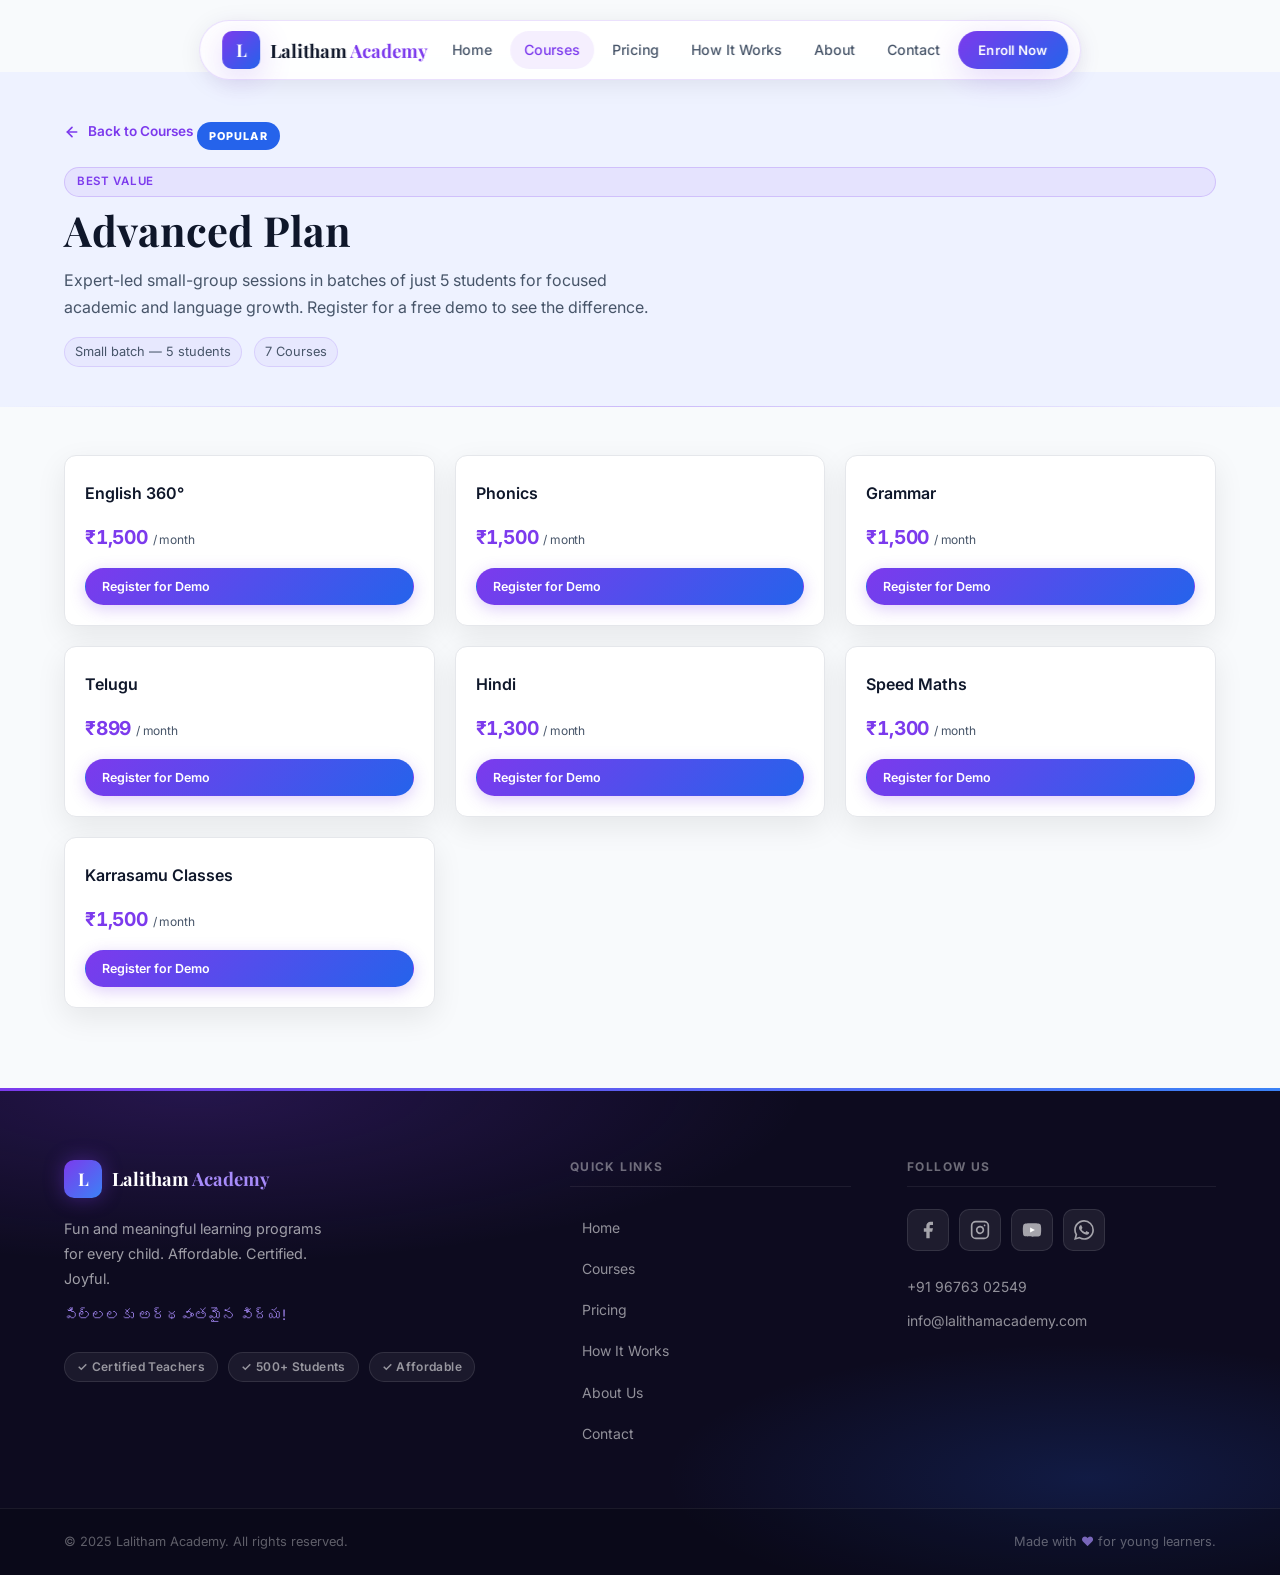
==== commit adeb974c: "course seperation" ====
--- a/advanced-plan.html
+++ b/advanced-plan.html
@@ -125,7 +125,12 @@
           <span class="logo-text">Lalitham <span class="logo-accent">Academy</span></span>
         </a>
         <p class="footer__tagline">Fun and meaningful learning programs for every child. Affordable. Certified. Joyful.</p>
-        <p class="footer__telugu">పిల్లలకు అర్థవంతమైన విద్య!</p>
+        <span class="footer__telugu">పిల్లలకు అర్థవంతమైన విద్య!</span>
+        <div class="footer__trust">
+          <span class="footer__trust-badge">✓ Certified Teachers</span>
+          <span class="footer__trust-badge">✓ 500+ Students</span>
+          <span class="footer__trust-badge">✓ Affordable</span>
+        </div>
       </div>
 
       <div class="footer__col">
@@ -166,8 +171,8 @@
 
     <div class="footer__bottom">
       <div class="container">
-        <p>&copy; 2024 Lalitham Academy. All rights reserved.</p>
-        <p>Made with love for young learners.</p>
+        <p>&copy; 2025 Lalitham Academy. All rights reserved.</p>
+        <p>Made with <span>♥</span> for young learners.</p>
       </div>
     </div>
   </footer>
--- a/css/styles.css
+++ b/css/styles.css
@@ -2,6 +2,19 @@
    LALITHAM ACADEMY — Modern EdTech Design System
    Theme: Blue-Violet-White
    ═══════════════════════════════════════════════════════════════ */
+
+/* ─── UNICODE RANGE OVERRIDE ─────────────────────────────────
+   Force ₹ (U+20B9) to render in Inter in ALL font contexts.
+   Playfair Display lacks this glyph; without this it falls
+   back to Georgia which looks broken next to modern UI fonts.
+   ──────────────────────────────────────────────────────────── */
+@font-face {
+  font-family: 'Playfair Display';
+  src: local('Inter'), local('Segoe UI'), local('Helvetica Neue'), local('Arial');
+  unicode-range: U+20B9;
+  font-weight: 100 900;
+  font-style: normal italic;
+}
 
 /* ─── CSS CUSTOM PROPERTIES ─────────────────────────────────── */
 :root {
@@ -240,6 +253,16 @@
 .reveal.visible {
   opacity: 1;
   transform: none;
+}
+
+/* Hero elements animate via CSS keyframes — don't let .reveal fight them */
+.hero .reveal {
+  opacity: 0;
+  transform: none;
+  transition: none;
+}
+.hero .reveal.visible {
+  opacity: 1;
 }
 
 /* ─── GLASS CARD MIXIN ───────────────────────────────────────── */
@@ -395,9 +418,61 @@
 .hero {
   position: relative;
   width: 100%;
-  height: 100vh;
   overflow: hidden;
   background: var(--gradient-hero);
+  padding-top: 88px;
+  padding-bottom: 48px;
+  display: flex;
+  align-items: center;
+}
+
+/* ─── ANIMATED BACKGROUND BLOBS ─────────────────────────────── */
+.hero__blob {
+  position: absolute;
+  border-radius: 50%;
+  filter: blur(70px);
+  pointer-events: none;
+  z-index: 0;
+  opacity: 0;
+  animation: blobReveal 1.2s ease forwards;
+}
+.hero__blob--1 {
+  width: 520px; height: 520px;
+  background: radial-gradient(circle, rgba(124,58,237,0.13), transparent 70%);
+  top: -120px; left: -100px;
+  animation-delay: 0.2s;
+  animation: blobReveal 1.4s ease forwards 0.2s, blobDrift1 14s ease-in-out infinite 1.6s;
+}
+.hero__blob--2 {
+  width: 400px; height: 400px;
+  background: radial-gradient(circle, rgba(59,130,246,0.12), transparent 70%);
+  bottom: -80px; right: -60px;
+  animation: blobReveal 1.4s ease forwards 0.4s, blobDrift2 18s ease-in-out infinite 1.8s;
+}
+.hero__blob--3 {
+  width: 280px; height: 280px;
+  background: radial-gradient(circle, rgba(124,58,237,0.09), transparent 70%);
+  top: 40%; right: 30%;
+  animation: blobReveal 1.4s ease forwards 0.6s, blobDrift3 22s ease-in-out infinite 2s;
+}
+
+@keyframes blobReveal {
+  from { opacity: 0; transform: scale(0.85); }
+  to   { opacity: 1; transform: scale(1); }
+}
+@keyframes blobDrift1 {
+  0%, 100% { transform: translate(0, 0) scale(1); }
+  33%       { transform: translate(30px, 20px) scale(1.04); }
+  66%       { transform: translate(-20px, 30px) scale(0.97); }
+}
+@keyframes blobDrift2 {
+  0%, 100% { transform: translate(0, 0) scale(1); }
+  40%       { transform: translate(-25px, -20px) scale(1.05); }
+  70%       { transform: translate(20px, -10px) scale(0.96); }
+}
+@keyframes blobDrift3 {
+  0%, 100% { transform: translate(0, 0) scale(1); }
+  50%       { transform: translate(15px, -25px) scale(1.08); }
 }
 
 /* Subtle gold radial glow + bottom fade */
@@ -492,6 +567,32 @@
   z-index: 1;
   padding-block: var(--space-2xl);
   max-width: 800px;
+}
+
+/* ─── HERO ENTRANCE ANIMATIONS ──────────────────────────────── */
+@keyframes heroFadeUp {
+  from { opacity: 0; transform: translateY(28px); }
+  to   { opacity: 1; transform: translateY(0); }
+}
+@keyframes heroFadeIn {
+  from { opacity: 0; transform: translateY(16px); }
+  to   { opacity: 1; transform: translateY(0); }
+}
+
+.hero__left > * {
+  opacity: 0;
+  animation: heroFadeUp 0.7s cubic-bezier(0.22, 1, 0.36, 1) forwards;
+}
+.hero__title   { animation-delay: 0.05s !important; }
+.hero__subtitle{ animation-delay: 0.18s !important; }
+.hero__telugu  { animation-delay: 0.28s !important; }
+.hero__highlight{ animation-delay: 0.36s !important; }
+.hero__tagline { animation-delay: 0.43s !important; }
+.hero__cta     { animation-delay: 0.52s !important; }
+
+.hero__right {
+  opacity: 0;
+  animation: heroFadeIn 0.8s cubic-bezier(0.22, 1, 0.36, 1) 0.35s forwards;
 }
 
 .hero__badge {
@@ -522,25 +623,29 @@
 }
 
 .hero__title {
-  font-size: clamp(2.4rem, 5.5vw, 4rem);
-  line-height: 1.15;
+  font-size: clamp(2.125rem, 4.5vw, 3.625rem);
+  line-height: 1.18;
+  letter-spacing: -0.02em;
   color: var(--clr-text);
-  margin-bottom: 22px;
-  font-weight: 800;
+  margin-bottom: 24px;
+  font-weight: 700;
 }
 
 .hero__subtitle {
-  font-size: 1.15rem;
+  font-size: 1.125rem;
+  line-height: 1.6;
   color: var(--clr-text-muted);
+  margin-top: 18px;
   margin-bottom: 12px;
-  max-width: 580px;
+  max-width: 520px;
 }
 
 .hero__telugu {
   font-size: 1rem;
   color: var(--clr-primary);
-  margin-bottom: 28px;
-  opacity: 0.85;
+  margin-top: 16px;
+  margin-bottom: 20px;
+  opacity: 0.9;
 }
 
 .hero__highlight {
@@ -548,22 +653,32 @@
   align-items: center;
   flex-wrap: wrap;
   gap: 12px;
-  margin-bottom: 36px;
+  margin-bottom: 16px;
   font-size: 0.9rem;
   font-weight: 600;
-  color: var(--clr-text-muted);
-}
-.hero__highlight span { color: var(--clr-text); }
+  color: var(--clr-accent);
+}
+.hero__highlight span { color: var(--clr-accent); }
 .dot {
   color: var(--clr-primary) !important;
   font-size: 1.2rem;
 }
 
+.hero__tagline {
+  font-size: 0.88rem;
+  color: var(--clr-text-muted);
+  font-weight: 500;
+  margin-top: 10px;
+  margin-bottom: 32px;
+  letter-spacing: 0.02em;
+}
+
 .hero__cta {
   display: flex;
   flex-wrap: wrap;
-  gap: 14px;
-  margin-bottom: 56px;
+  gap: 16px;
+  margin-top: 28px;
+  margin-bottom: 48px;
 }
 
 /* Stats */
@@ -612,35 +727,36 @@
 /* ─── HERO SPLIT LAYOUT ──────────────────────────────────────── */
 .hero__split {
   display: grid;
-  grid-template-columns: 1fr 1fr;
-  gap: 64px;
-  align-items: center;
-  padding-block: var(--space-2xl);
+  grid-template-columns: 1.1fr 0.9fr;
+  gap: 90px;
+  align-items: center;
+  padding-block: var(--space-md);
   position: relative;
   z-index: 1;
 }
 
-.hero__left { max-width: 560px; }
+.hero__left { max-width: 600px; }
 
 /* Floating Hero Card */
-.hero__right { display: flex; justify-content: center; }
+.hero__right { display: flex; justify-content: center; align-items: flex-start; }
 
 .hero__card {
   background: #FFFFFF;
-  border: 1px solid rgba(124,58,237,0.2);
-  border-radius: var(--radius-xl);
-  padding: 28px;
+  border: 1px solid rgba(124,58,237,0.18);
+  border-radius: 18px;
+  padding: 30px;
   width: 100%;
-  max-width: 380px;
+  max-width: 420px;
   position: relative;
   overflow: hidden;
-  box-shadow: 0 24px 64px rgba(0,0,0,0.1), 0 0 0 1px rgba(124,58,237,0.08);
+  box-shadow: 0 32px 80px rgba(0,0,0,0.1), 0 8px 24px rgba(124,58,237,0.08), 0 0 0 1px rgba(124,58,237,0.06);
   animation: cardFloat 6s ease-in-out infinite;
 }
 
 @keyframes cardFloat {
-  0%, 100% { transform: translateY(0); }
-  50%       { transform: translateY(-10px); }
+  0%, 100% { transform: translateY(0) rotate(0deg); }
+  30%       { transform: translateY(-8px) rotate(0.3deg); }
+  70%       { transform: translateY(-5px) rotate(-0.3deg); }
 }
 
 .hero__card-glow {
@@ -797,16 +913,25 @@
   line-height: 1.3;
 }
 
-@media (max-width: 900px) {
+@media (max-width: 1024px) {
   .hero__split {
     grid-template-columns: 1fr;
-    gap: 40px;
+    gap: 48px;
     padding-block: var(--space-lg);
     text-align: center;
   }
   .hero__left { max-width: 100%; }
   .hero__badge, .hero__highlight, .hero__cta { justify-content: center; }
+  .hero__subtitle { max-width: 100%; }
   .hero__right { display: none; }
+}
+
+@media (max-width: 640px) {
+  .hero__title {
+    font-size: clamp(1.875rem, 8vw, 2.625rem);
+    letter-spacing: -0.01em;
+  }
+  .hero__subtitle { font-size: 1rem; }
 }
 
 /* ─── MARQUEE STRIP ──────────────────────────────────────────── */
@@ -817,6 +942,7 @@
   padding-block: 14px;
   overflow: hidden;
   white-space: nowrap;
+  margin-top: 0;
 }
 
 .marquee-track {
@@ -1103,7 +1229,9 @@
   font-size: 1.4rem;
   font-weight: 700;
   color: var(--clr-primary);
-  font-family: var(--font-display);
+  font-family: var(--font-body);
+  font-variant-numeric: tabular-nums;
+  letter-spacing: -0.01em;
 }
 .course-card__price small { font-size: 0.75rem; color: var(--clr-text-muted); font-family: var(--font-body); }
 
@@ -1166,6 +1294,8 @@
   font-size: 0.8rem;
   color: var(--clr-primary);
   font-weight: 600;
+  font-family: var(--font-body);
+  font-variant-numeric: tabular-nums;
 }
 .course-item__price small { color: var(--clr-text-muted); font-weight: 400; }
 
@@ -1388,7 +1518,9 @@
   font-size: 1.2rem;
   font-weight: 700;
   color: var(--clr-primary);
-  font-family: var(--font-display);
+  font-family: var(--font-body);
+  font-variant-numeric: tabular-nums;
+  letter-spacing: -0.01em;
 }
 .course-detail-card__price small {
   font-size: 0.75rem;
@@ -1475,14 +1607,16 @@
   font-size: 1.4rem;
   font-weight: 600;
   color: var(--clr-primary);
-  font-family: var(--font-display);
+  font-family: var(--font-body);
 }
 
 .amount {
   font-size: 3rem;
   font-weight: 800;
   color: var(--clr-primary);
-  font-family: var(--font-display);
+  font-family: var(--font-body);
+  font-variant-numeric: tabular-nums;
+  letter-spacing: -0.02em;
   line-height: 1;
 }
 
@@ -1945,112 +2079,223 @@
    FOOTER
    ═══════════════════════════════════════════════════════════════ */
 .footer {
-  background: linear-gradient(135deg, #4C1D95 0%, #2563EB 100%);
-  border-top: none;
-  padding-top: var(--space-xl);
+  position: relative;
+  background: #0D0B1F;
+  overflow: hidden;
+  padding-top: 72px;
+}
+
+/* Deep purple-to-blue radial glow backdrop */
+.footer::before {
+  content: '';
+  position: absolute;
+  inset: 0;
+  background:
+    radial-gradient(ellipse 80% 60% at 15% 0%, rgba(124,58,237,0.22) 0%, transparent 60%),
+    radial-gradient(ellipse 60% 50% at 85% 80%, rgba(37,99,235,0.18) 0%, transparent 55%);
+  pointer-events: none;
+  z-index: 0;
+}
+
+/* Gradient accent line at the very top */
+.footer::after {
+  content: '';
+  position: absolute;
+  top: 0; left: 0; right: 0;
+  height: 3px;
+  background: linear-gradient(90deg, #7C3AED 0%, #3B82F6 50%, #7C3AED 100%);
+  background-size: 200% 100%;
+  animation: footerTopLine 4s linear infinite;
+  z-index: 1;
+}
+@keyframes footerTopLine {
+  0%   { background-position: 0% 0%; }
+  100% { background-position: 200% 0%; }
 }
 
 .footer__inner {
+  position: relative;
+  z-index: 1;
   display: grid;
-  grid-template-columns: 1.5fr 1fr 1fr;
-  gap: 48px;
-  padding-bottom: var(--space-lg);
-}
-
-.footer__logo { margin-bottom: 16px; }
+  grid-template-columns: 1.6fr 1fr 1.1fr;
+  gap: 56px;
+  padding-bottom: 56px;
+}
+
+/* Brand Column */
+.footer__logo { margin-bottom: 18px; }
+
+.footer__col--brand .navbar__logo .logo-mark {
+  background: linear-gradient(135deg, #7C3AED, #3B82F6);
+  box-shadow: 0 0 20px rgba(124,58,237,0.4);
+}
+.footer__col--brand .navbar__logo .logo-text,
+.footer__col--brand .navbar__logo .logo-accent {
+  color: #ffffff;
+}
+.footer__col--brand .navbar__logo .logo-accent {
+  color: rgba(167,139,250,1);
+}
 
 .footer__tagline {
-  font-size: 0.88rem;
-  color: rgba(255,255,255,0.7);
-  line-height: 1.7;
-  margin-bottom: 10px;
+  font-size: 0.9rem;
+  color: rgba(255,255,255,0.6);
+  line-height: 1.75;
+  margin-bottom: 12px;
+  max-width: 280px;
 }
 
 .footer__telugu {
-  font-size: 0.88rem;
-  color: rgba(255,255,255,0.9);
-  opacity: 0.9;
-}
-
+  font-size: 0.9rem;
+  color: rgba(167,139,250,0.9);
+  margin-bottom: 24px;
+  display: block;
+}
+
+/* Trust badge row */
+.footer__trust {
+  display: flex;
+  gap: 10px;
+  flex-wrap: wrap;
+  margin-top: 8px;
+}
+.footer__trust-badge {
+  display: inline-flex;
+  align-items: center;
+  gap: 5px;
+  font-size: 0.75rem;
+  font-weight: 600;
+  color: rgba(255,255,255,0.55);
+  background: rgba(255,255,255,0.06);
+  border: 1px solid rgba(255,255,255,0.1);
+  border-radius: var(--radius-full);
+  padding: 4px 12px;
+  letter-spacing: 0.03em;
+}
+
+/* Column headings */
 .footer__col h4 {
-  font-family: var(--font-display);
+  font-family: var(--font-body);
+  font-size: 0.75rem;
+  font-weight: 700;
+  color: rgba(255,255,255,0.4);
+  text-transform: uppercase;
+  letter-spacing: 0.12em;
+  margin-bottom: 22px;
+  padding-bottom: 12px;
+  border-bottom: 1px solid rgba(255,255,255,0.07);
+}
+
+/* Quick Links */
+.footer__links {
+  display: flex;
+  flex-direction: column;
+  gap: 4px;
+  list-style: none;
+}
+.footer__links a {
+  display: inline-flex;
+  align-items: center;
+  gap: 6px;
+  font-size: 0.875rem;
+  color: rgba(255,255,255,0.55);
+  padding: 5px 0;
+  transition: color 0.2s, gap 0.2s;
+}
+.footer__links a::before {
+  content: '›';
   font-size: 1rem;
+  color: var(--clr-primary-light);
+  opacity: 0;
+  transform: translateX(-4px);
+  transition: opacity 0.2s, transform 0.2s;
+}
+.footer__links a:hover {
   color: #ffffff;
-  margin-bottom: 20px;
-  font-weight: 600;
-}
-
-.footer__links {
+  gap: 10px;
+}
+.footer__links a:hover::before {
+  opacity: 1;
+  transform: translateX(0);
+}
+
+/* Social Icons */
+.footer__socials {
+  display: flex;
+  gap: 10px;
+  flex-wrap: wrap;
+  margin-bottom: 24px;
+}
+
+.social-icon {
+  width: 42px; height: 42px;
+  border-radius: 10px;
+  display: flex;
+  align-items: center;
+  justify-content: center;
+  background: rgba(255,255,255,0.07);
+  border: 1px solid rgba(255,255,255,0.1);
+  color: rgba(255,255,255,0.6);
+  transition: all 0.25s cubic-bezier(0.4,0,0.2,1);
+}
+.social-icon:hover {
+  transform: translateY(-3px);
+  box-shadow: 0 8px 20px rgba(0,0,0,0.3);
+}
+.social-icon--facebook:hover  { background: rgba(24,119,242,0.2); color: #1877F2; border-color: rgba(24,119,242,0.35); }
+.social-icon--instagram:hover { background: rgba(225,48,108,0.15); color: #E1306C; border-color: rgba(225,48,108,0.35); }
+.social-icon--youtube:hover   { background: rgba(255,0,0,0.15); color: #FF4444; border-color: rgba(255,0,0,0.3); }
+.social-icon--whatsapp:hover  { background: rgba(37,211,102,0.15); color: #25D366; border-color: rgba(37,211,102,0.35); }
+
+/* Contact info */
+.footer__contact {
   display: flex;
   flex-direction: column;
   gap: 10px;
 }
-.footer__links a {
-  font-size: 0.88rem;
-  color: rgba(255,255,255,0.65);
+.footer__contact p {
+  display: flex;
+  align-items: center;
+  gap: 8px;
+}
+.footer__contact a {
+  font-size: 0.875rem;
+  color: rgba(255,255,255,0.55);
   transition: color 0.2s;
 }
-.footer__links a:hover { color: #ffffff; }
-
-/* Social Icons */
-.footer__socials {
-  display: flex;
-  gap: 10px;
-  flex-wrap: wrap;
-  margin-bottom: 20px;
-}
-
-.social-icon {
-  width: 40px; height: 40px;
-  border-radius: var(--radius-md);
-  display: flex;
-  align-items: center;
-  justify-content: center;
-  background: rgba(255,255,255,0.1);
-  border: 1px solid rgba(255,255,255,0.15);
-  color: rgba(255,255,255,0.7);
-  transition: var(--transition);
-}
-.social-icon:hover { transform: translateY(-2px); }
-.social-icon--facebook:hover  { background: rgba(24,119,242,0.15); color: #1877F2; border-color: rgba(24,119,242,0.3); }
-.social-icon--instagram:hover { background: rgba(225,48,108,0.12); color: #E1306C; border-color: rgba(225,48,108,0.3); }
-.social-icon--youtube:hover   { background: rgba(255,0,0,0.12); color: #FF0000; border-color: rgba(255,0,0,0.25); }
-.social-icon--whatsapp:hover  { background: rgba(37,211,102,0.12); color: #25D366; border-color: rgba(37,211,102,0.3); }
-
-.footer__contact {
-  display: flex;
-  flex-direction: column;
-  gap: 6px;
-}
-.footer__contact a {
-  font-size: 0.85rem;
-  color: rgba(255,255,255,0.65);
-  transition: color 0.2s;
-}
 .footer__contact a:hover { color: #ffffff; }
 
+/* Bottom bar */
 .footer__bottom {
-  border-top: 1px solid rgba(255,255,255,0.1);
-  padding-block: 20px;
+  position: relative;
+  z-index: 1;
+  border-top: 1px solid rgba(255,255,255,0.07);
+  padding-block: 22px;
+  background: rgba(0,0,0,0.2);
 }
 .footer__bottom .container {
   display: flex;
   align-items: center;
   justify-content: space-between;
   flex-wrap: wrap;
-  gap: 8px;
+  gap: 10px;
 }
 .footer__bottom p {
-  font-size: 0.82rem;
-  color: rgba(255,255,255,0.5);
-}
-
-@media (max-width: 768px) {
-  .footer__inner { grid-template-columns: 1fr 1fr; }
+  font-size: 0.8rem;
+  color: rgba(255,255,255,0.35);
+}
+.footer__bottom p span {
+  color: rgba(167,139,250,0.7);
+}
+
+@media (max-width: 900px) {
+  .footer__inner { grid-template-columns: 1fr 1fr; gap: 40px; }
   .footer__col--brand { grid-column: 1 / -1; }
+  .footer__tagline { max-width: 100%; }
 }
 @media (max-width: 480px) {
-  .footer__inner { grid-template-columns: 1fr; }
+  .footer__inner { grid-template-columns: 1fr; gap: 32px; }
+  .footer { padding-top: 56px; }
 }
 
 
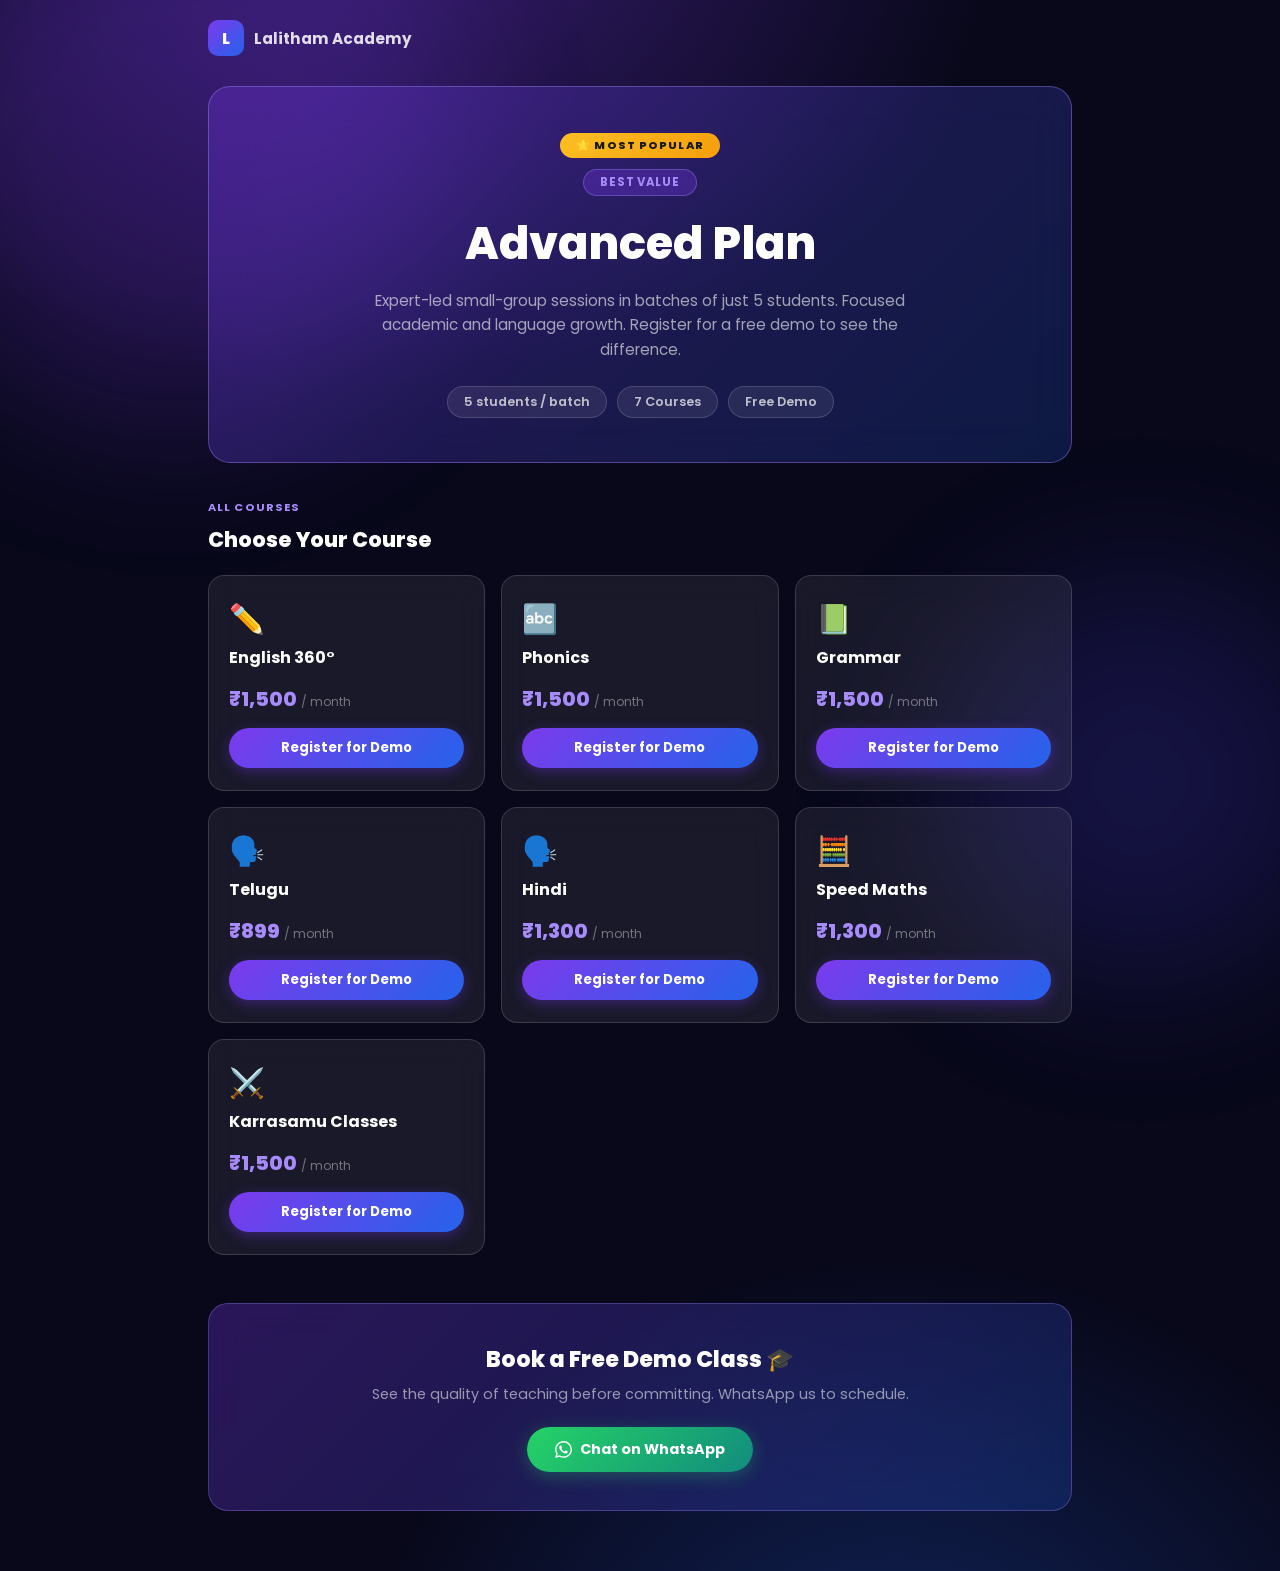
==== commit b490345b: "Add landing page and VSCode settings for live server configuration - Created a new landing page HTML" ====
--- a/advanced-plan.html
+++ b/advanced-plan.html
@@ -1,186 +1,453 @@
 <!DOCTYPE html>
 <html lang="en">
+
 <head>
   <meta charset="UTF-8" />
   <meta name="viewport" content="width=device-width, initial-scale=1.0" />
   <title>Advanced Plan – Lalitham Academy</title>
-  <meta name="description" content="Explore all Advanced Plan courses at Lalitham Academy. Expert-led small batches of 5 students covering English, Hindi, Telugu, Speed Maths and more." />
-
-  <!-- Google Fonts -->
-  <link rel="preconnect" href="https://fonts.googleapis.com" />
-  <link rel="preconnect" href="https://fonts.gstatic.com" crossorigin />
-  <link href="https://fonts.googleapis.com/css2?family=Playfair+Display:ital,wght@0,600;0,700;0,800;1,600&family=Inter:wght@400;500;600;700&display=swap" rel="stylesheet" />
-
-  <!-- Styles -->
-  <link rel="stylesheet" href="css/styles.css" />
+  <meta name="description"
+    content="Expert-led small batches of 5 students covering English, Hindi, Telugu, Speed Maths and more." />
+  <link href="https://fonts.googleapis.com/css2?family=Poppins:wght@400;500;600;700;800&display=swap"
+    rel="stylesheet" />
+  <style>
+    *,
+    *::before,
+    *::after {
+      box-sizing: border-box;
+      margin: 0;
+      padding: 0;
+    }
+
+    :root {
+      --purple: #7C3AED;
+      --purple-light: #a78bfa;
+      --blue: #2563EB;
+      --glass-bg: rgba(255, 255, 255, 0.07);
+      --glass-border: rgba(255, 255, 255, 0.15);
+      --glass-hover: rgba(255, 255, 255, 0.12);
+    }
+
+    body {
+      font-family: 'Poppins', sans-serif;
+      background: #08081a;
+      background-image: radial-gradient(ellipse 80% 50% at 30% -5%, rgba(124, 58, 237, 0.4) 0%, transparent 60%), radial-gradient(ellipse 70% 50% at 70% 110%, rgba(37, 99, 235, 0.3) 0%, transparent 60%);
+      color: #e2e8f0;
+      min-height: 100vh;
+    }
+
+    .orb {
+      position: fixed;
+      border-radius: 50%;
+      filter: blur(80px);
+      opacity: 0.22;
+      pointer-events: none;
+      z-index: 0;
+      animation: float 9s ease-in-out infinite;
+    }
+
+    .orb-1 {
+      width: 550px;
+      height: 550px;
+      background: #7C3AED;
+      top: -120px;
+      left: -100px;
+    }
+
+    .orb-2 {
+      width: 400px;
+      height: 400px;
+      background: #4338CA;
+      bottom: -80px;
+      right: -60px;
+      animation-delay: -4.5s;
+    }
+
+    @keyframes float {
+
+      0%,
+      100% {
+        transform: translateY(0);
+      }
+
+      50% {
+        transform: translateY(30px);
+      }
+    }
+
+    .page {
+      position: relative;
+      z-index: 1;
+      max-width: 900px;
+      margin: 0 auto;
+      padding: 0 18px 60px;
+    }
+
+    .top-nav {
+      display: flex;
+      align-items: center;
+      justify-content: space-between;
+      padding: 20px 0;
+      margin-bottom: 10px;
+    }
+
+    .back-link {
+      display: inline-flex;
+      align-items: center;
+      gap: 8px;
+      background: var(--glass-bg);
+      border: 1px solid var(--glass-border);
+      backdrop-filter: blur(12px);
+      border-radius: 999px;
+      color: rgba(255, 255, 255, 0.75);
+      font-size: 0.82rem;
+      font-weight: 600;
+      padding: 8px 18px;
+      text-decoration: none;
+      transition: all 0.2s;
+    }
+
+    .back-link:hover {
+      background: var(--glass-hover);
+      color: #fff;
+    }
+
+    .logo-mini {
+      display: flex;
+      align-items: center;
+      gap: 10px;
+    }
+
+    .logo-mark {
+      width: 36px;
+      height: 36px;
+      background: linear-gradient(135deg, var(--purple), var(--blue));
+      border-radius: 10px;
+      display: grid;
+      place-items: center;
+      font-weight: 800;
+      font-size: 1rem;
+      color: #fff;
+    }
+
+    .logo-name {
+      font-size: 0.95rem;
+      font-weight: 700;
+      color: rgba(255, 255, 255, 0.85);
+    }
+
+    .plan-hero {
+      background: linear-gradient(135deg, rgba(124, 58, 237, 0.3), rgba(37, 99, 235, 0.2));
+      border: 1px solid rgba(167, 139, 250, 0.4);
+      backdrop-filter: blur(24px);
+      border-radius: 22px;
+      padding: 44px 36px;
+      margin-bottom: 36px;
+      text-align: center;
+    }
+
+    .popular-ribbon {
+      display: inline-block;
+      background: linear-gradient(135deg, #FBBF24, #F59E0B);
+      color: #1a1a0a;
+      font-size: 0.7rem;
+      font-weight: 800;
+      padding: 4px 16px;
+      border-radius: 999px;
+      text-transform: uppercase;
+      letter-spacing: 0.1em;
+      margin-bottom: 10px;
+    }
+
+    .plan-tag {
+      display: inline-block;
+      background: rgba(124, 58, 237, 0.3);
+      border: 1px solid rgba(167, 139, 250, 0.35);
+      color: var(--purple-light);
+      font-size: 0.72rem;
+      font-weight: 700;
+      padding: 4px 16px;
+      border-radius: 999px;
+      text-transform: uppercase;
+      letter-spacing: 0.08em;
+      margin-bottom: 14px;
+    }
+
+    .plan-hero h1 {
+      font-size: clamp(1.8rem, 5vw, 2.8rem);
+      font-weight: 800;
+      color: #fff;
+      margin-bottom: 12px;
+    }
+
+    .plan-hero p {
+      font-size: 0.95rem;
+      color: rgba(255, 255, 255, 0.6);
+      max-width: 540px;
+      margin: 0 auto 24px;
+      line-height: 1.6;
+    }
+
+    .meta-pills {
+      display: flex;
+      gap: 10px;
+      flex-wrap: wrap;
+      justify-content: center;
+    }
+
+    .meta-pill {
+      background: rgba(255, 255, 255, 0.08);
+      border: 1px solid rgba(255, 255, 255, 0.15);
+      color: rgba(255, 255, 255, 0.7);
+      font-size: 0.8rem;
+      font-weight: 600;
+      padding: 6px 16px;
+      border-radius: 999px;
+    }
+
+    .section-label {
+      display: block;
+      font-size: 0.7rem;
+      font-weight: 700;
+      color: var(--purple-light);
+      text-transform: uppercase;
+      letter-spacing: 0.1em;
+      margin-bottom: 8px;
+    }
+
+    .section-title {
+      font-size: 1.3rem;
+      font-weight: 800;
+      color: #fff;
+      margin-bottom: 20px;
+    }
+
+    .courses-grid {
+      display: grid;
+      grid-template-columns: repeat(auto-fill, minmax(260px, 1fr));
+      gap: 16px;
+      margin-bottom: 48px;
+    }
+
+    .course-card {
+      background: var(--glass-bg);
+      border: 1px solid var(--glass-border);
+      backdrop-filter: blur(16px);
+      border-radius: 16px;
+      padding: 22px 20px;
+      display: flex;
+      flex-direction: column;
+      justify-content: space-between;
+      gap: 14px;
+      transition: all 0.25s ease;
+    }
+
+    .course-card:hover {
+      background: var(--glass-hover);
+      border-color: rgba(167, 139, 250, 0.35);
+      transform: translateY(-4px);
+      box-shadow: 0 12px 30px rgba(124, 58, 237, 0.2);
+    }
+
+    .course-icon {
+      font-size: 1.8rem;
+      margin-bottom: 4px;
+    }
+
+    .course-name {
+      font-size: 1rem;
+      font-weight: 700;
+      color: #fff;
+    }
+
+    .course-price {
+      font-size: 1.25rem;
+      font-weight: 800;
+      color: var(--purple-light);
+    }
+
+    .course-price small {
+      font-size: 0.75rem;
+      color: rgba(255, 255, 255, 0.4);
+      font-weight: 400;
+    }
+
+    .enroll-btn {
+      display: block;
+      text-align: center;
+      text-decoration: none;
+      background: linear-gradient(135deg, var(--purple), var(--blue));
+      color: #fff;
+      font-size: 0.82rem;
+      font-weight: 700;
+      padding: 10px 16px;
+      border-radius: 999px;
+      box-shadow: 0 4px 14px rgba(124, 58, 237, 0.35);
+      transition: all 0.2s;
+    }
+
+    .enroll-btn:hover {
+      transform: translateY(-2px);
+      box-shadow: 0 6px 20px rgba(124, 58, 237, 0.55);
+    }
+
+    .bottom-cta {
+      background: linear-gradient(135deg, rgba(124, 58, 237, 0.3), rgba(37, 99, 235, 0.2));
+      border: 1px solid rgba(167, 139, 250, 0.3);
+      backdrop-filter: blur(20px);
+      border-radius: 20px;
+      padding: 38px 28px;
+      text-align: center;
+    }
+
+    .bottom-cta h3 {
+      font-size: 1.4rem;
+      font-weight: 800;
+      color: #fff;
+      margin-bottom: 8px;
+    }
+
+    .bottom-cta p {
+      color: rgba(255, 255, 255, 0.55);
+      font-size: 0.9rem;
+      margin-bottom: 22px;
+    }
+
+    .btn-wa {
+      display: inline-flex;
+      align-items: center;
+      gap: 8px;
+      background: linear-gradient(135deg, #25D366, #128C7E);
+      color: #fff;
+      font-size: 0.9rem;
+      font-weight: 700;
+      padding: 12px 28px;
+      border-radius: 999px;
+      text-decoration: none;
+      box-shadow: 0 4px 18px rgba(37, 211, 102, 0.3);
+      transition: all 0.2s;
+    }
+
+    .btn-wa:hover {
+      transform: translateY(-2px);
+      box-shadow: 0 6px 24px rgba(37, 211, 102, 0.5);
+    }
+  </style>
 </head>
+
 <body>
-
-  <!-- NAVBAR -->
-  <header class="navbar" id="navbar">
-    <div class="container navbar__inner">
-      <a href="index.html" class="navbar__logo">
-        <div class="logo-mark">L</div>
-        <span class="logo-text">Lalitham <span class="logo-accent">Academy</span></span>
+  <div class="orb orb-1"></div>
+  <div class="orb orb-2"></div>
+  <div class="page">
+    <div class="top-nav">
+      <div class="logo-mini">
+        <div class="logo-mark">L</div><span class="logo-name">Lalitham Academy</span>
+      </div>
+    </div>
+    <div class="plan-hero">
+      <span class="popular-ribbon">⭐ Most Popular</span><br>
+      <span class="plan-tag">Best Value</span>
+      <h1>Advanced Plan</h1>
+      <p>Expert-led small-group sessions in batches of just 5 students. Focused academic and language growth. Register
+        for a free demo to see the difference.</p>
+      <div class="meta-pills">
+        <span class="meta-pill">5 students / batch</span>
+        <span class="meta-pill">7 Courses</span>
+        <span class="meta-pill">Free Demo</span>
+      </div>
+    </div>
+    <span class="section-label">All Courses</span>
+    <h2 class="section-title">Choose Your Course</h2>
+    <div class="courses-grid">
+      <div class="course-card">
+        <div>
+          <div class="course-icon">✏️</div>
+          <div class="course-name">English 360°</div>
+        </div>
+        <div>
+          <div class="course-price">₹1,500 <small>/ month</small></div>
+        </div><a
+          href="https://docs.google.com/forms/d/e/1FAIpQLScz7Pd_kMbqs5bxfNYQVtpIICanEPwtyRazUgUarWypaCBxBw/viewform"
+          target="_blank" rel="noopener" class="enroll-btn">Register for Demo</a>
+      </div>
+      <div class="course-card">
+        <div>
+          <div class="course-icon">🔤</div>
+          <div class="course-name">Phonics</div>
+        </div>
+        <div>
+          <div class="course-price">₹1,500 <small>/ month</small></div>
+        </div><a
+          href="https://docs.google.com/forms/d/e/1FAIpQLScz7Pd_kMbqs5bxfNYQVtpIICanEPwtyRazUgUarWypaCBxBw/viewform"
+          target="_blank" rel="noopener" class="enroll-btn">Register for Demo</a>
+      </div>
+      <div class="course-card">
+        <div>
+          <div class="course-icon">📗</div>
+          <div class="course-name">Grammar</div>
+        </div>
+        <div>
+          <div class="course-price">₹1,500 <small>/ month</small></div>
+        </div><a
+          href="https://docs.google.com/forms/d/e/1FAIpQLScz7Pd_kMbqs5bxfNYQVtpIICanEPwtyRazUgUarWypaCBxBw/viewform"
+          target="_blank" rel="noopener" class="enroll-btn">Register for Demo</a>
+      </div>
+      <div class="course-card">
+        <div>
+          <div class="course-icon">🗣️</div>
+          <div class="course-name">Telugu</div>
+        </div>
+        <div>
+          <div class="course-price">₹899 <small>/ month</small></div>
+        </div><a
+          href="https://docs.google.com/forms/d/e/1FAIpQLScz7Pd_kMbqs5bxfNYQVtpIICanEPwtyRazUgUarWypaCBxBw/viewform"
+          target="_blank" rel="noopener" class="enroll-btn">Register for Demo</a>
+      </div>
+      <div class="course-card">
+        <div>
+          <div class="course-icon">🗣️</div>
+          <div class="course-name">Hindi</div>
+        </div>
+        <div>
+          <div class="course-price">₹1,300 <small>/ month</small></div>
+        </div><a
+          href="https://docs.google.com/forms/d/e/1FAIpQLScz7Pd_kMbqs5bxfNYQVtpIICanEPwtyRazUgUarWypaCBxBw/viewform"
+          target="_blank" rel="noopener" class="enroll-btn">Register for Demo</a>
+      </div>
+      <div class="course-card">
+        <div>
+          <div class="course-icon">🧮</div>
+          <div class="course-name">Speed Maths</div>
+        </div>
+        <div>
+          <div class="course-price">₹1,300 <small>/ month</small></div>
+        </div><a
+          href="https://docs.google.com/forms/d/e/1FAIpQLScz7Pd_kMbqs5bxfNYQVtpIICanEPwtyRazUgUarWypaCBxBw/viewform"
+          target="_blank" rel="noopener" class="enroll-btn">Register for Demo</a>
+      </div>
+      <div class="course-card">
+        <div>
+          <div class="course-icon">⚔️</div>
+          <div class="course-name">Karrasamu Classes</div>
+        </div>
+        <div>
+          <div class="course-price">₹1,500 <small>/ month</small></div>
+        </div><a
+          href="https://docs.google.com/forms/d/e/1FAIpQLScz7Pd_kMbqs5bxfNYQVtpIICanEPwtyRazUgUarWypaCBxBw/viewform"
+          target="_blank" rel="noopener" class="enroll-btn">Register for Demo</a>
+      </div>
+    </div>
+    <div class="bottom-cta">
+      <h3>Book a Free Demo Class 🎓</h3>
+      <p>See the quality of teaching before committing. WhatsApp us to schedule.</p>
+      <a href="https://wa.me/919676302549" target="_blank" rel="noopener" class="btn-wa">
+        <svg width="17" height="17" viewBox="0 0 24 24" fill="currentColor">
+          <path
+            d="M17.472 14.382c-.297-.149-1.758-.867-2.03-.967-.273-.099-.471-.148-.67.15-.197.297-.767.966-.94 1.164-.173.199-.347.223-.644.075-.297-.15-1.255-.463-2.39-1.475-.883-.788-1.48-1.761-1.653-2.059-.173-.297-.018-.458.13-.606.134-.133.298-.347.446-.52.149-.174.198-.298.298-.497.099-.198.05-.371-.025-.52-.075-.149-.669-1.612-.916-2.207-.242-.579-.487-.5-.669-.51-.173-.008-.371-.01-.57-.01-.198 0-.52.074-.792.372-.272.297-1.04 1.016-1.04 2.479 0 1.462 1.065 2.875 1.213 3.074.149.198 2.096 3.2 5.077 4.487.709.306 1.262.489 1.694.625.712.227 1.36.195 1.871.118.571-.085 1.758-.719 2.006-1.413.248-.694.248-1.289.173-1.413-.074-.124-.272-.198-.57-.347m-5.421 7.403h-.004a9.87 9.87 0 01-5.031-1.378l-.361-.214-3.741.982.998-3.648-.235-.374a9.86 9.86 0 01-1.51-5.26c.001-5.45 4.436-9.884 9.888-9.884 2.64 0 5.122 1.03 6.988 2.898a9.825 9.825 0 012.893 6.994c-.003 5.45-4.437 9.884-9.885 9.884m8.413-18.297A11.815 11.815 0 0012.05 0C5.495 0 .16 5.335.157 11.892c0 2.096.547 4.142 1.588 5.945L.057 24l6.305-1.654a11.882 11.882 0 005.683 1.448h.005c6.554 0 11.89-5.335 11.893-11.893a11.821 11.821 0 00-3.48-8.413z" />
+        </svg>
+        Chat on WhatsApp
       </a>
-
-      <nav class="navbar__links" id="navLinks">
-        <a href="index.html#home"         class="nav-link">Home</a>
-        <a href="index.html#courses"      class="nav-link active">Courses</a>
-        <a href="index.html#pricing"      class="nav-link">Pricing</a>
-        <a href="index.html#how-it-works" class="nav-link">How It Works</a>
-        <a href="index.html#about"        class="nav-link">About</a>
-        <a href="index.html#contact"      class="nav-link">Contact</a>
-        <a href="https://wa.me/919676302549" target="_blank" class="btn btn--sm btn--primary">Enroll Now</a>
-      </nav>
-
-      <button class="hamburger" id="hamburger" aria-label="Toggle menu" aria-expanded="false">
-        <span></span><span></span><span></span>
-      </button>
     </div>
-  </header>
-
-  <main class="plan-page">
-
-    <!-- HERO -->
-    <div class="plan-page__hero">
-      <div class="container">
-        <a href="index.html#courses" class="plan-page__back">
-          <svg width="16" height="16" viewBox="0 0 24 24" fill="none" stroke="currentColor" stroke-width="2.5" stroke-linecap="round" stroke-linejoin="round" aria-hidden="true"><line x1="19" y1="12" x2="5" y2="12"/><polyline points="12 19 5 12 12 5"/></svg>
-          Back to Courses
-        </a>
-
-        <div class="popular-badge" style="position:static;display:inline-block;margin-bottom:12px;">POPULAR</div>
-        <span class="course-tag" style="display:block;margin-bottom:8px;">Best Value</span>
-        <h1 class="plan-page__title">Advanced Plan</h1>
-        <p class="plan-page__desc">Expert-led small-group sessions in batches of just 5 students for focused academic and language growth. Register for a free demo to see the difference.</p>
-
-        <div class="plan-page__meta">
-          <span class="course-card__batch">Small batch — 5 students</span>
-          <span class="course-card__batch">7 Courses</span>
-        </div>
-      </div>
-    </div>
-
-    <!-- COURSES GRID -->
-    <section class="plan-page__courses">
-      <div class="container">
-        <div class="plan-page__grid">
-
-          <div class="course-detail-card">
-            <span class="course-detail-card__name">English 360°</span>
-            <span class="course-detail-card__price">₹1,500 <small>/ month</small></span>
-            <a href="https://docs.google.com/forms/d/e/1FAIpQLScz7Pd_kMbqs5bxfNYQVtpIICanEPwtyRazUgUarWypaCBxBw/viewform" target="_blank" rel="noopener noreferrer" class="btn-course btn-course--featured ripple">Register for Demo</a>
-          </div>
-
-          <div class="course-detail-card">
-            <span class="course-detail-card__name">Phonics</span>
-            <span class="course-detail-card__price">₹1,500 <small>/ month</small></span>
-            <a href="https://docs.google.com/forms/d/e/1FAIpQLScz7Pd_kMbqs5bxfNYQVtpIICanEPwtyRazUgUarWypaCBxBw/viewform" target="_blank" rel="noopener noreferrer" class="btn-course btn-course--featured ripple">Register for Demo</a>
-          </div>
-
-          <div class="course-detail-card">
-            <span class="course-detail-card__name">Grammar</span>
-            <span class="course-detail-card__price">₹1,500 <small>/ month</small></span>
-            <a href="https://docs.google.com/forms/d/e/1FAIpQLScz7Pd_kMbqs5bxfNYQVtpIICanEPwtyRazUgUarWypaCBxBw/viewform" target="_blank" rel="noopener noreferrer" class="btn-course btn-course--featured ripple">Register for Demo</a>
-          </div>
-
-          <div class="course-detail-card">
-            <span class="course-detail-card__name">Telugu</span>
-            <span class="course-detail-card__price">₹899 <small>/ month</small></span>
-            <a href="https://docs.google.com/forms/d/e/1FAIpQLScz7Pd_kMbqs5bxfNYQVtpIICanEPwtyRazUgUarWypaCBxBw/viewform" target="_blank" rel="noopener noreferrer" class="btn-course btn-course--featured ripple">Register for Demo</a>
-          </div>
-
-          <div class="course-detail-card">
-            <span class="course-detail-card__name">Hindi</span>
-            <span class="course-detail-card__price">₹1,300 <small>/ month</small></span>
-            <a href="https://docs.google.com/forms/d/e/1FAIpQLScz7Pd_kMbqs5bxfNYQVtpIICanEPwtyRazUgUarWypaCBxBw/viewform" target="_blank" rel="noopener noreferrer" class="btn-course btn-course--featured ripple">Register for Demo</a>
-          </div>
-
-          <div class="course-detail-card">
-            <span class="course-detail-card__name">Speed Maths</span>
-            <span class="course-detail-card__price">₹1,300 <small>/ month</small></span>
-            <a href="https://docs.google.com/forms/d/e/1FAIpQLScz7Pd_kMbqs5bxfNYQVtpIICanEPwtyRazUgUarWypaCBxBw/viewform" target="_blank" rel="noopener noreferrer" class="btn-course btn-course--featured ripple">Register for Demo</a>
-          </div>
-
-          <div class="course-detail-card">
-            <span class="course-detail-card__name">Karrasamu Classes</span>
-            <span class="course-detail-card__price">₹1,500 <small>/ month</small></span>
-            <a href="https://docs.google.com/forms/d/e/1FAIpQLScz7Pd_kMbqs5bxfNYQVtpIICanEPwtyRazUgUarWypaCBxBw/viewform" target="_blank" rel="noopener noreferrer" class="btn-course btn-course--featured ripple">Register for Demo</a>
-          </div>
-
-        </div>
-      </div>
-    </section>
-
-  </main>
-
-  <!-- FOOTER -->
-  <footer class="footer">
-    <div class="container footer__inner">
-
-      <div class="footer__col footer__col--brand">
-        <a href="index.html" class="navbar__logo footer__logo">
-          <div class="logo-mark">L</div>
-          <span class="logo-text">Lalitham <span class="logo-accent">Academy</span></span>
-        </a>
-        <p class="footer__tagline">Fun and meaningful learning programs for every child. Affordable. Certified. Joyful.</p>
-        <span class="footer__telugu">పిల్లలకు అర్థవంతమైన విద్య!</span>
-        <div class="footer__trust">
-          <span class="footer__trust-badge">✓ Certified Teachers</span>
-          <span class="footer__trust-badge">✓ 500+ Students</span>
-          <span class="footer__trust-badge">✓ Affordable</span>
-        </div>
-      </div>
-
-      <div class="footer__col">
-        <h4>Quick Links</h4>
-        <ul class="footer__links">
-          <li><a href="index.html#home">Home</a></li>
-          <li><a href="index.html#courses">Courses</a></li>
-          <li><a href="index.html#pricing">Pricing</a></li>
-          <li><a href="index.html#how-it-works">How It Works</a></li>
-          <li><a href="index.html#about">About Us</a></li>
-          <li><a href="index.html#contact">Contact</a></li>
-        </ul>
-      </div>
-
-      <div class="footer__col">
-        <h4>Follow Us</h4>
-        <div class="footer__socials">
-          <a href="#" class="social-icon social-icon--facebook" aria-label="Facebook">
-            <svg width="20" height="20" viewBox="0 0 24 24" fill="currentColor"><path d="M18 2h-3a5 5 0 0 0-5 5v3H7v4h3v8h4v-8h3l1-4h-4V7a1 1 0 0 1 1-1h3z"/></svg>
-          </a>
-          <a href="#" class="social-icon social-icon--instagram" aria-label="Instagram">
-            <svg width="20" height="20" viewBox="0 0 24 24" fill="none" stroke="currentColor" stroke-width="2" stroke-linecap="round" stroke-linejoin="round"><rect x="2" y="2" width="20" height="20" rx="5" ry="5"/><path d="M16 11.37A4 4 0 1 1 12.63 8 4 4 0 0 1 16 11.37z"/><line x1="17.5" y1="6.5" x2="17.51" y2="6.5"/></svg>
-          </a>
-          <a href="#" class="social-icon social-icon--youtube" aria-label="YouTube">
-            <svg width="20" height="20" viewBox="0 0 24 24" fill="currentColor"><path d="M22.54 6.42a2.78 2.78 0 0 0-1.95-1.96C18.88 4 12 4 12 4s-6.88 0-8.59.46a2.78 2.78 0 0 0-1.95 1.96A29 29 0 0 0 1 12a29 29 0 0 0 .46 5.58A2.78 2.78 0 0 0 3.41 19.6C5.12 20 12 20 12 20s6.88 0 8.59-.46a2.78 2.78 0 0 0 1.95-1.95A29 29 0 0 0 23 12a29 29 0 0 0-.46-5.58z"/><polygon points="9.75 15.02 15.5 12 9.75 8.98 9.75 15.02" fill="white"/></svg>
-          </a>
-          <a href="https://wa.me/919676302549" target="_blank" class="social-icon social-icon--whatsapp" aria-label="WhatsApp">
-            <svg width="20" height="20" viewBox="0 0 24 24" fill="currentColor"><path d="M17.472 14.382c-.297-.149-1.758-.867-2.03-.967-.273-.099-.471-.148-.67.15-.197.297-.767.966-.94 1.164-.173.199-.347.223-.644.075-.297-.15-1.255-.463-2.39-1.475-.883-.788-1.48-1.761-1.653-2.059-.173-.297-.018-.458.13-.606.134-.133.298-.347.446-.52.149-.174.198-.298.298-.497.099-.198.05-.371-.025-.52-.075-.149-.669-1.612-.916-2.207-.242-.579-.487-.5-.669-.51-.173-.008-.371-.01-.57-.01-.198 0-.52.074-.792.372-.272.297-1.04 1.016-1.04 2.479 0 1.462 1.065 2.875 1.213 3.074.149.198 2.096 3.2 5.077 4.487.709.306 1.262.489 1.694.625.712.227 1.36.195 1.871.118.571-.085 1.758-.719 2.006-1.413.248-.694.248-1.289.173-1.413-.074-.124-.272-.198-.57-.347m-5.421 7.403h-.004a9.87 9.87 0 01-5.031-1.378l-.361-.214-3.741.982.998-3.648-.235-.374a9.86 9.86 0 01-1.51-5.26c.001-5.45 4.436-9.884 9.888-9.884 2.64 0 5.122 1.03 6.988 2.898a9.825 9.825 0 012.893 6.994c-.003 5.45-4.437 9.884-9.885 9.884m8.413-18.297A11.815 11.815 0 0012.05 0C5.495 0 .16 5.335.157 11.892c0 2.096.547 4.142 1.588 5.945L.057 24l6.305-1.654a11.882 11.882 0 005.683 1.448h.005c6.554 0 11.89-5.335 11.893-11.893a11.821 11.821 0 00-3.48-8.413z"/></svg>
-          </a>
-        </div>
-        <div class="footer__contact">
-          <p><a href="tel:+919676302549">+91 96763 02549</a></p>
-          <p><a href="mailto:info@lalithamacademy.com">info@lalithamacademy.com</a></p>
-        </div>
-      </div>
-
-    </div>
-
-    <div class="footer__bottom">
-      <div class="container">
-        <p>&copy; 2025 Lalitham Academy. All rights reserved.</p>
-        <p>Made with <span>♥</span> for young learners.</p>
-      </div>
-    </div>
-  </footer>
-
-  <button class="back-to-top" id="backToTop" aria-label="Back to top">
-    <svg width="20" height="20" viewBox="0 0 24 24" fill="none" stroke="currentColor" stroke-width="2.5" stroke-linecap="round" stroke-linejoin="round"><polyline points="18 15 12 9 6 15"/></svg>
-  </button>
-
-  <script src="js/script.js"></script>
+  </div>
 </body>
-</html>
+
+</html>
